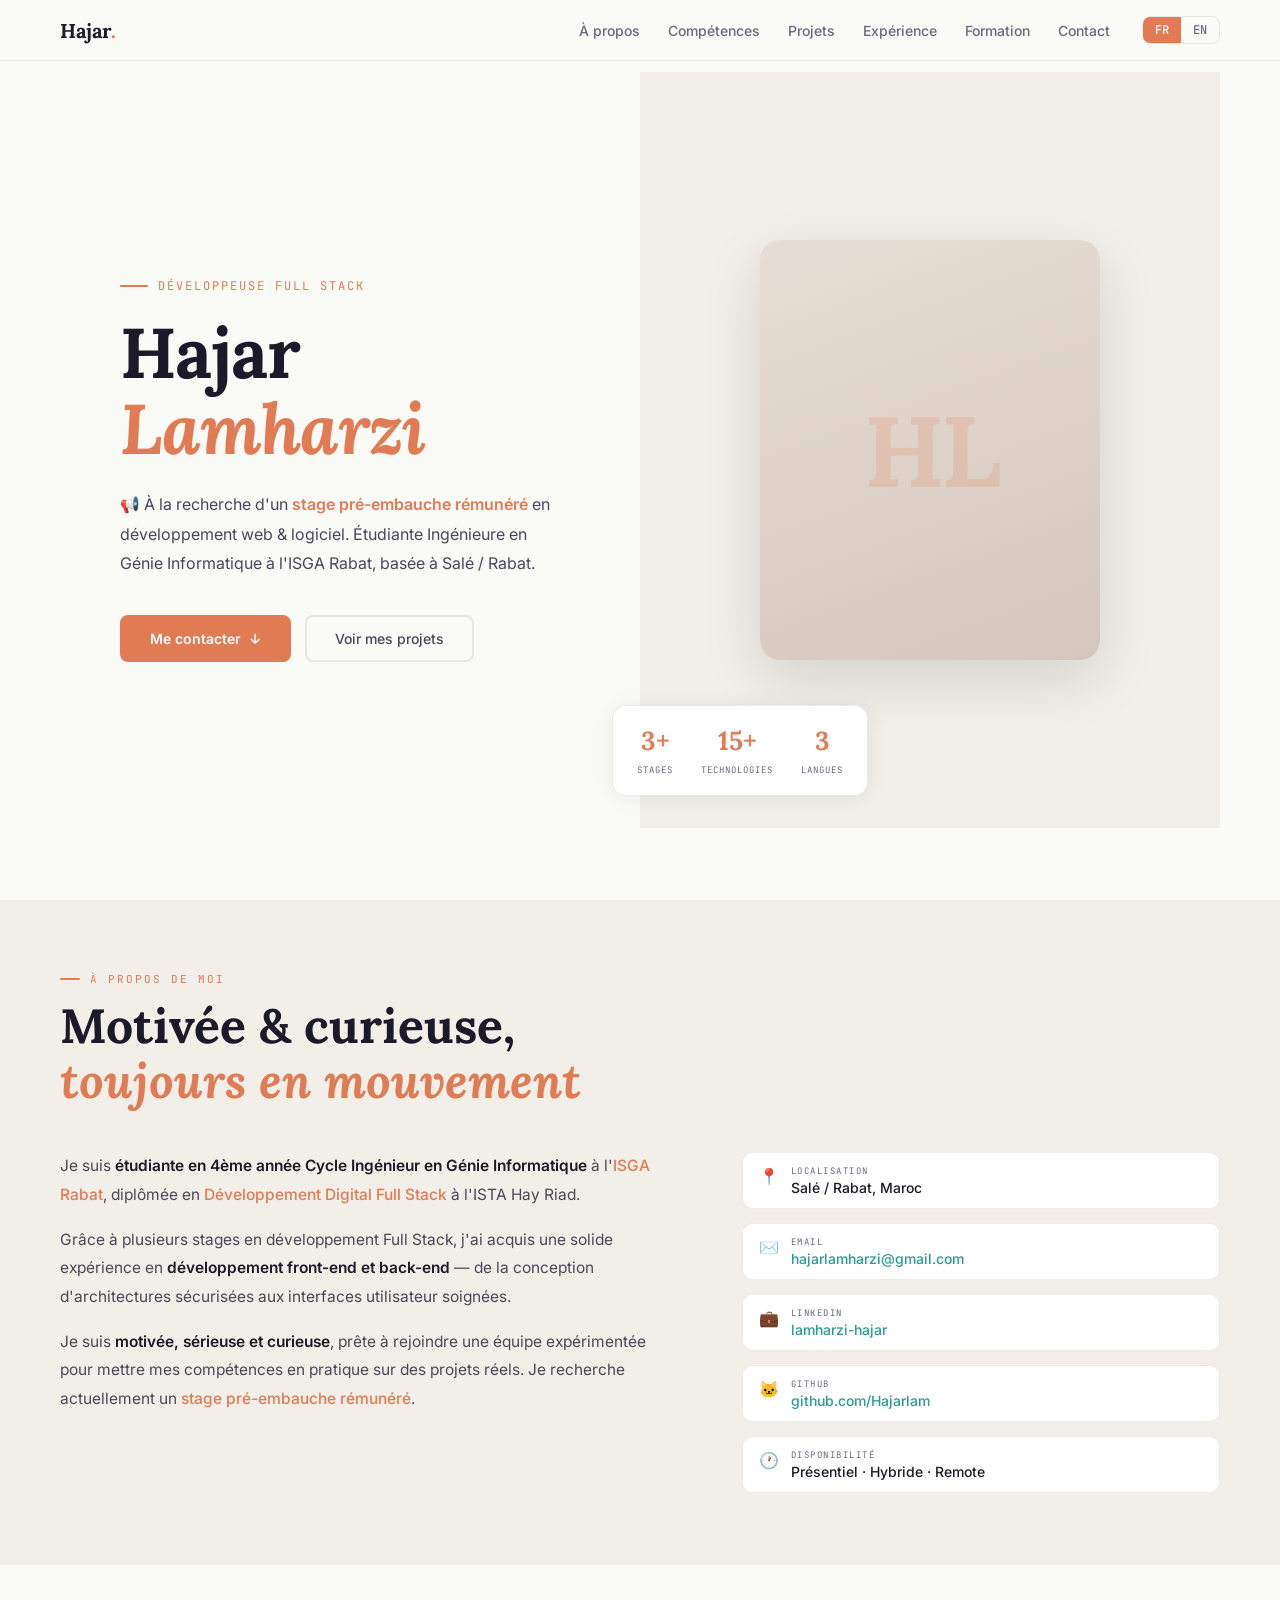
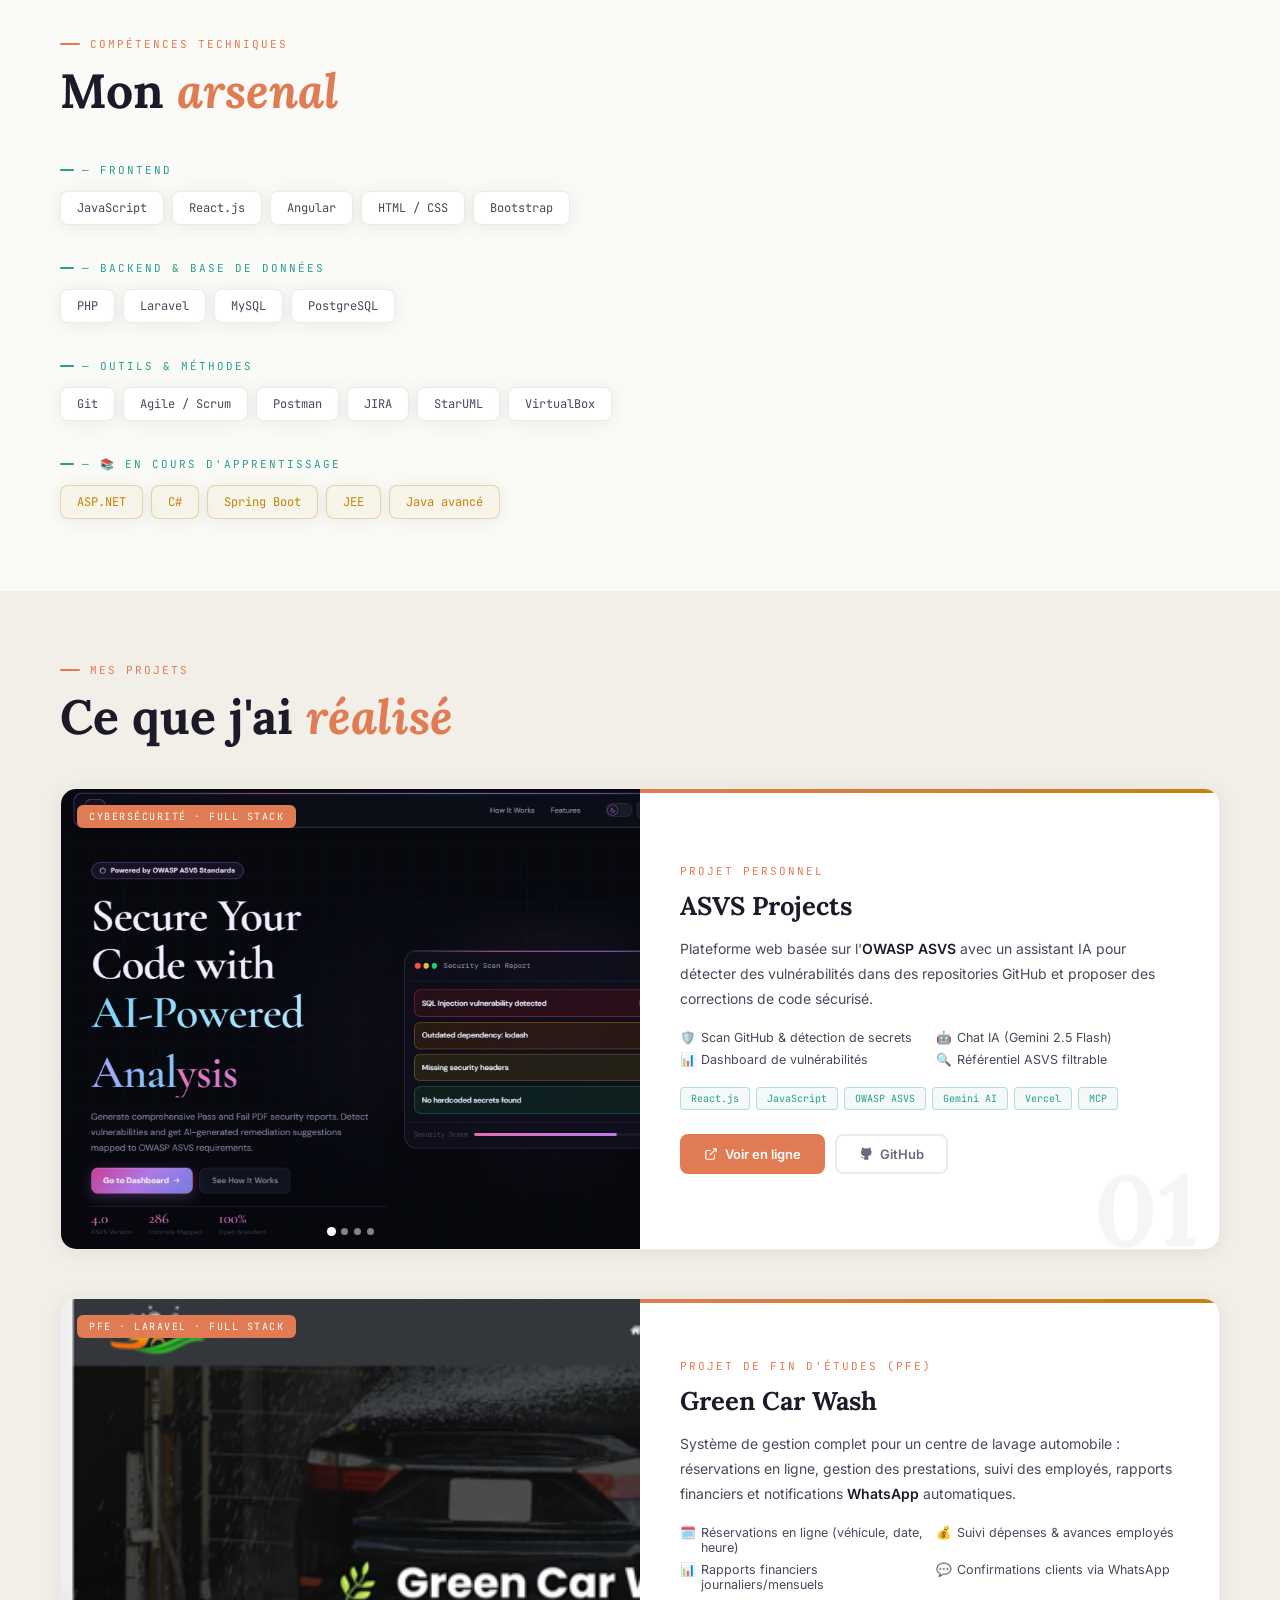
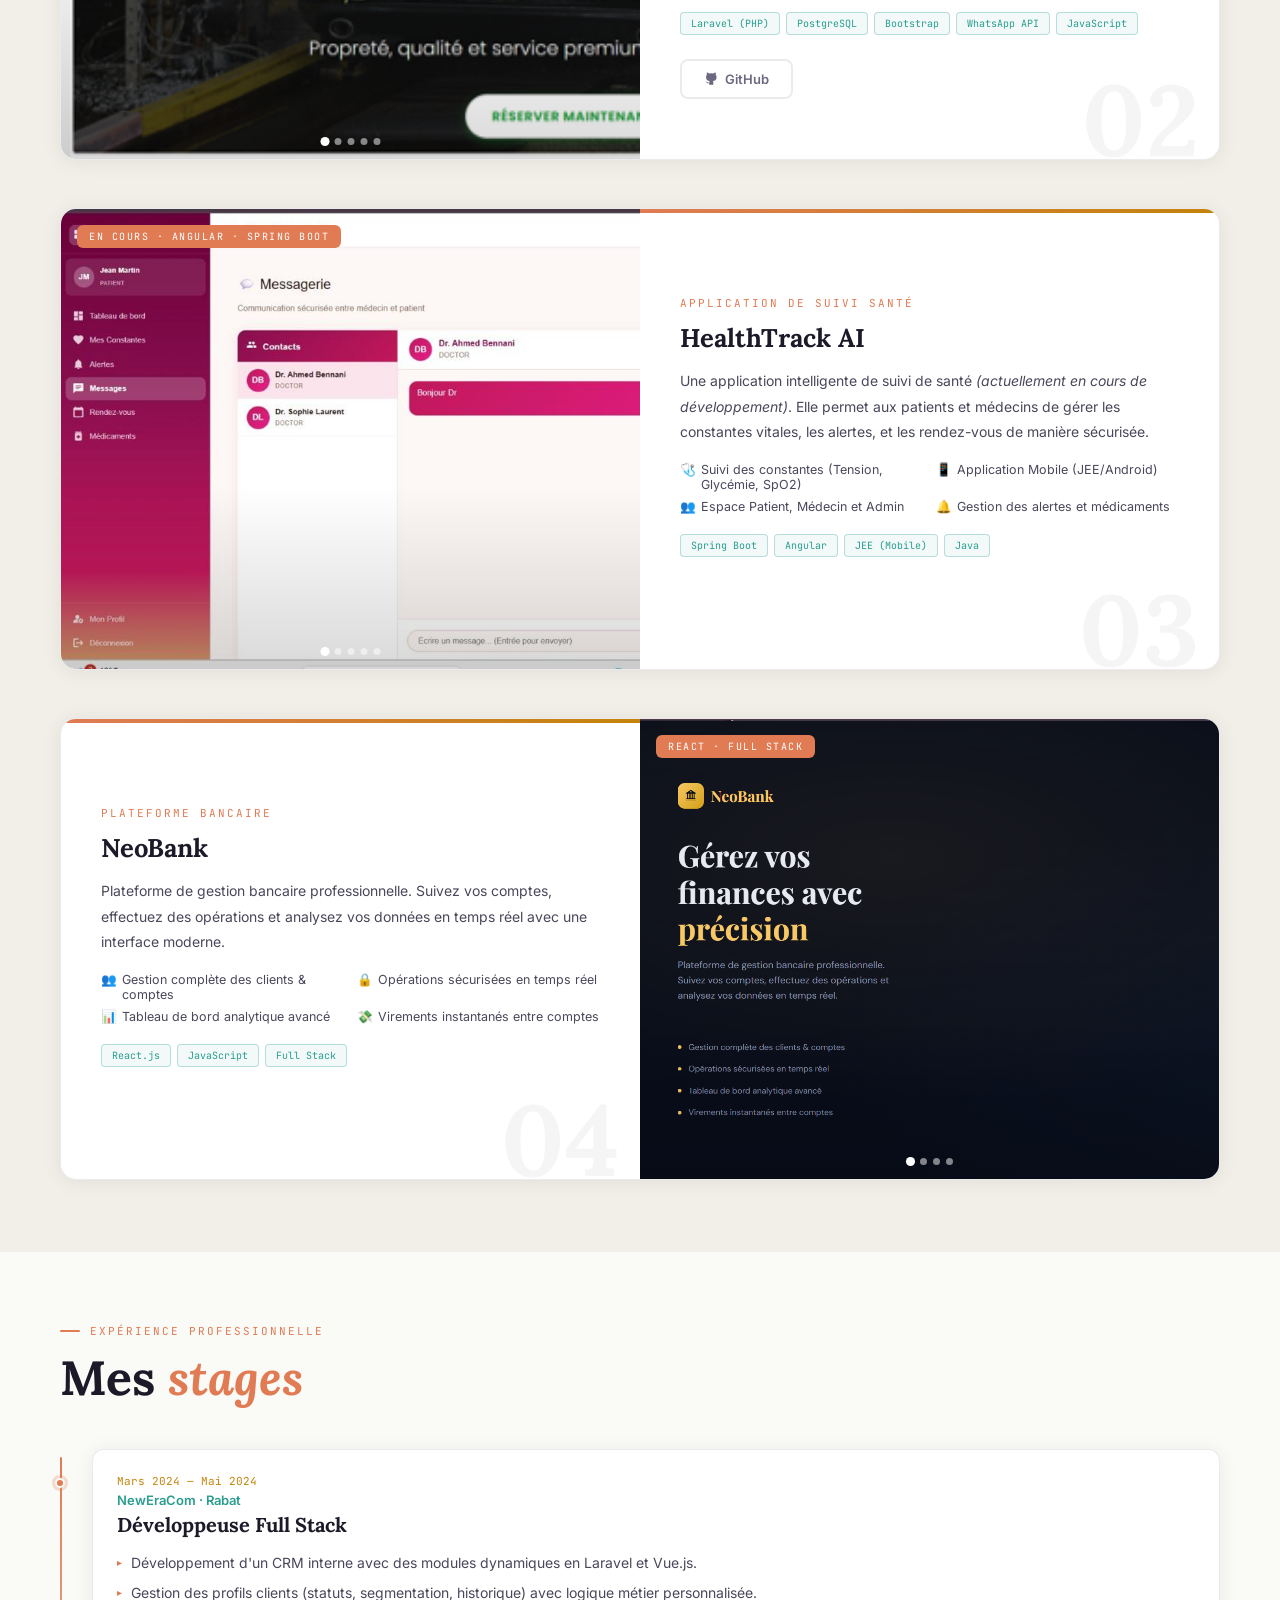
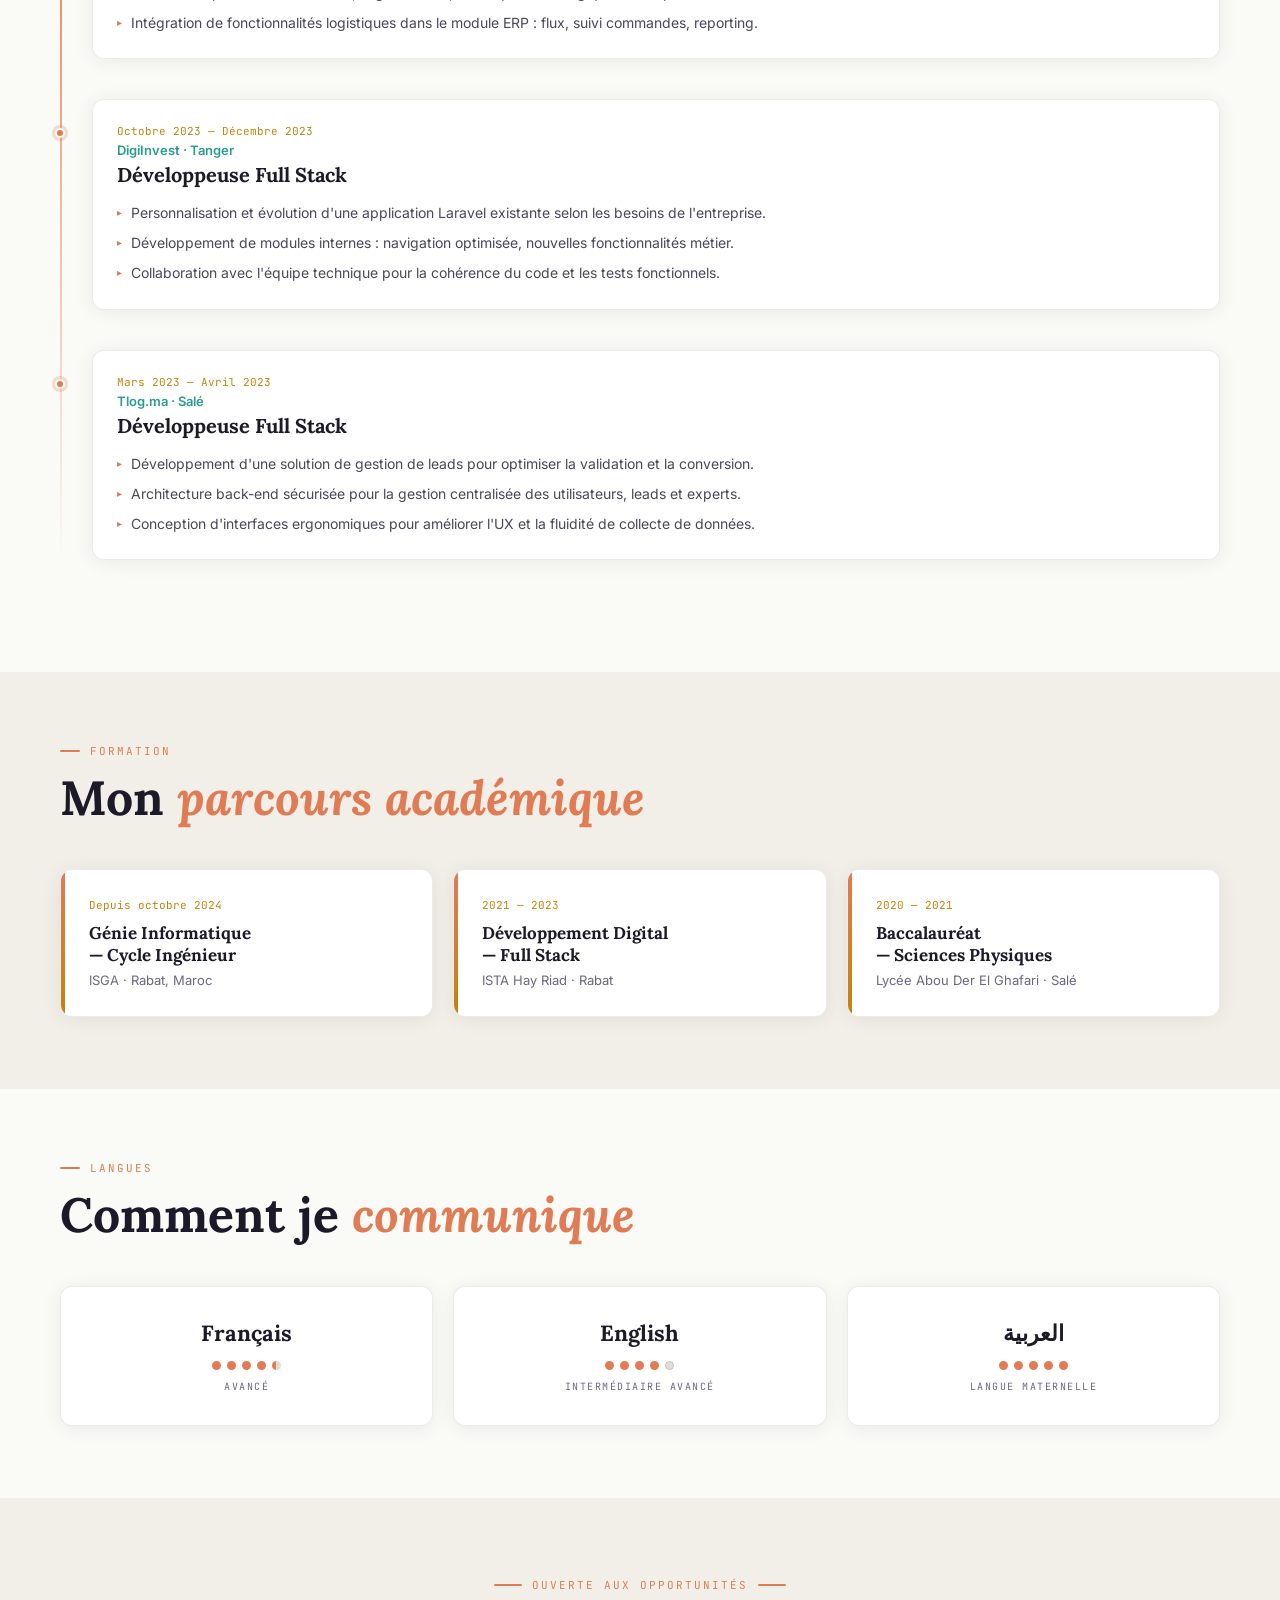
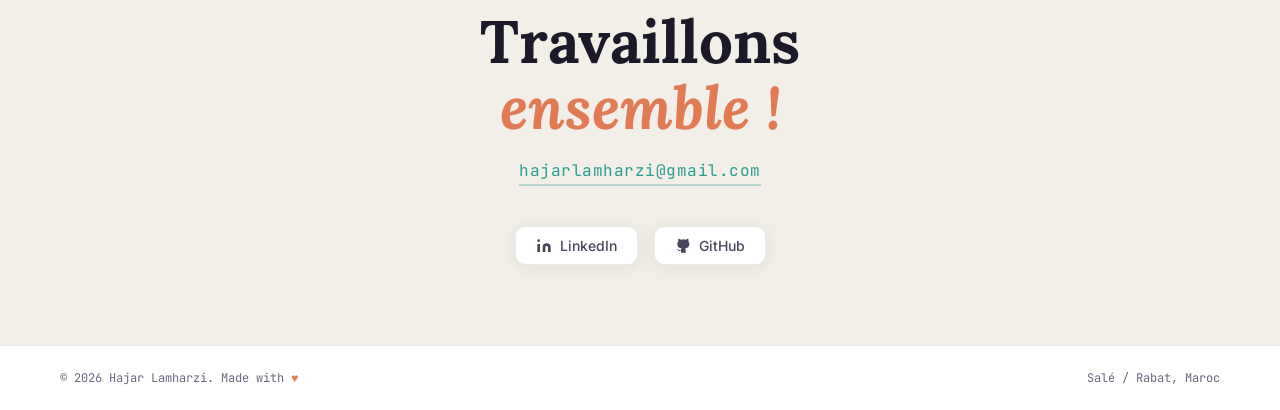
==== hajar-portfolio.html @ cd156151 "first commit" ====
<!DOCTYPE html>
<html lang="fr" data-lang="fr">

<head>
  <meta charset="UTF-8">
  <meta name="viewport" content="width=device-width, initial-scale=1.0">
  <title>Hajar Lamharzi — Développeuse Full Stack</title>
  <meta name="description"
    content="Portfolio de Hajar Lamharzi, étudiante ingénieure en génie informatique à l'ISGA Rabat, à la recherche d'un stage pré-embauche en développement Full Stack.">
  <link
    href="https://fonts.googleapis.com/css2?family=Lora:ital,wght@0,400;0,600;0,700;1,400;1,600&family=Inter:wght@300;400;500;600&family=JetBrains+Mono:wght@300;400;500&display=swap"
    rel="stylesheet">
  <style>
    *,
    *::before,
    *::after {
      box-sizing: border-box;
      margin: 0;
      padding: 0;
    }

    :root {
      --accent: #E07B54;
      --accent-dark: #C0603A;
      --teal: #2A9D8F;
      --bg: #FAFAF7;
      --bg-alt: #F2EFE9;
      --card: #FFFFFF;
      --text: #1C1A28;
      --text-mid: #4A475A;
      --text-light: #6B6880;
      --gold: #C4830A;
      --border: rgba(0, 0, 0, 0.08);
      --shadow: 0 2px 20px rgba(0, 0, 0, 0.07);
    }

    html {
      scroll-behavior: smooth;
    }

    body {
      background: var(--bg);
      color: var(--text);
      font-family: 'Inter', sans-serif;
      font-weight: 400;
      overflow-x: hidden;
    }

    /* ── Scrollbar ── */
    ::-webkit-scrollbar {
      width: 5px;
    }

    ::-webkit-scrollbar-track {
      background: var(--bg-alt);
    }

    ::-webkit-scrollbar-thumb {
      background: var(--accent);
      border-radius: 4px;
    }

    /* ── Nav ── */
    nav {
      position: fixed;
      top: 0;
      left: 0;
      right: 0;
      z-index: 100;
      padding: 16px 60px;
      display: flex;
      justify-content: space-between;
      align-items: center;
      background: rgba(250, 250, 247, 0.92);
      backdrop-filter: blur(12px);
      border-bottom: 1px solid var(--border);
    }

    .nav-logo {
      font-family: 'Lora', serif;
      font-size: 20px;
      font-weight: 700;
      color: var(--text);
    }

    .nav-logo span {
      color: var(--accent);
    }

    .nav-right {
      display: flex;
      align-items: center;
      gap: 32px;
    }

    .nav-links {
      display: flex;
      gap: 28px;
      list-style: none;
    }

    .nav-links a {
      font-size: 14px;
      color: var(--text-light);
      text-decoration: none;
      font-weight: 500;
      transition: color 0.2s;
      position: relative;
    }

    .nav-links a::after {
      content: '';
      position: absolute;
      bottom: -3px;
      left: 0;
      width: 0;
      height: 2px;
      background: var(--accent);
      transition: width 0.3s;
      border-radius: 2px;
    }

    .nav-links a:hover {
      color: var(--text);
    }

    .nav-links a:hover::after {
      width: 100%;
    }

    /* Lang toggle */
    .lang-toggle {
      display: flex;
      border: 1.5px solid var(--border);
      border-radius: 8px;
      overflow: hidden;
      font-size: 12px;
      font-family: 'JetBrains Mono', monospace;
    }

    .lang-toggle button {
      padding: 5px 12px;
      border: none;
      background: transparent;
      color: var(--text-light);
      cursor: pointer;
      font-family: inherit;
      font-size: inherit;
      font-weight: 500;
      transition: all 0.2s;
    }

    .lang-toggle button.active {
      background: var(--accent);
      color: #fff;
    }

    .lang-toggle button:hover:not(.active) {
      background: var(--bg-alt);
    }

    /* ── Hero ── */
    .hero {
      min-height: 100vh;
      display: grid;
      grid-template-columns: 1fr 1fr;
      position: relative;
      background: var(--bg);
    }

    .hero-left {
      display: flex;
      flex-direction: column;
      justify-content: center;
      padding: 100px 60px 60px;
    }

    .hero-tag {
      font-family: 'JetBrains Mono', monospace;
      font-size: 12px;
      color: var(--accent);
      letter-spacing: 2px;
      text-transform: uppercase;
      margin-bottom: 20px;
      display: flex;
      align-items: center;
      gap: 10px;
      opacity: 0;
      animation: fadeUp 0.7s 0.1s forwards;
    }

    .hero-tag::before {
      content: '';
      width: 28px;
      height: 2px;
      background: var(--accent);
      border-radius: 2px;
    }

    .hero-name {
      font-family: 'Lora', serif;
      font-size: clamp(40px, 5.5vw, 76px);
      font-weight: 700;
      line-height: 1.08;
      letter-spacing: -1px;
      opacity: 0;
      animation: fadeUp 0.8s 0.2s forwards;
    }

    .hero-name .first {
      color: var(--text);
      display: block;
    }

    .hero-name .last {
      color: var(--accent);
      display: block;
      font-style: italic;
    }

    .hero-desc {
      margin-top: 24px;
      font-size: 16px;
      line-height: 1.85;
      color: var(--text-mid);
      max-width: 440px;
      opacity: 0;
      animation: fadeUp 0.8s 0.3s forwards;
    }

    .hero-desc strong {
      color: var(--accent);
      font-weight: 600;
    }

    .hero-cta {
      margin-top: 36px;
      display: flex;
      gap: 14px;
      flex-wrap: wrap;
      opacity: 0;
      animation: fadeUp 0.8s 0.4s forwards;
    }

    .btn-primary {
      padding: 13px 28px;
      background: var(--accent);
      color: #fff;
      font-size: 14px;
      font-weight: 600;
      text-decoration: none;
      border: 2px solid var(--accent);
      border-radius: 8px;
      transition: all 0.25s;
      display: flex;
      align-items: center;
      gap: 8px;
    }

    .btn-primary:hover {
      background: var(--accent-dark);
      border-color: var(--accent-dark);
    }

    .btn-outline {
      padding: 13px 28px;
      background: transparent;
      color: var(--text-mid);
      font-size: 14px;
      font-weight: 500;
      text-decoration: none;
      border: 2px solid var(--border);
      border-radius: 8px;
      transition: all 0.25s;
    }

    .btn-outline:hover {
      border-color: var(--teal);
      color: var(--teal);
    }

    /* Scroll indicator in button */
    .scroll-arrow {
      display: inline-flex;
      flex-direction: column;
      gap: 2px;
      animation: bounceArrow 1.5s infinite;
    }

    @keyframes bounceArrow {

      0%,
      100% {
        transform: translateY(0);
      }

      50% {
        transform: translateY(4px);
      }
    }

    /* Hero right */
    .hero-right {
      position: relative;
      display: flex;
      align-items: center;
      justify-content: center;
      background: var(--bg-alt);
    }

    .hero-photo-frame {
      width: 340px;
      height: 420px;
      position: relative;
      opacity: 0;
      animation: fadeIn 1s 0.5s forwards;
      border-radius: 20px;
      overflow: hidden;
      box-shadow: 0 20px 60px rgba(0, 0, 0, 0.12);
    }

    .hero-photo-inner {
      width: 100%;
      height: 100%;
      background: linear-gradient(160deg, #E8DDD4 0%, #D4C8BC 100%);
      display: flex;
      align-items: center;
      justify-content: center;
      overflow: hidden;
    }

    .hero-photo-inner img {
      width: 100%;
      height: 100%;
      object-fit: cover;
      object-position: top center;
    }

    .hero-photo-initials {
      font-family: 'Lora', serif;
      font-size: 100px;
      font-weight: 700;
      color: rgba(224, 123, 84, 0.2);
      letter-spacing: -4px;
      user-select: none;
    }

    .hero-stats {
      position: absolute;
      bottom: 32px;
      left: -28px;
      background: var(--card);
      border: 1px solid var(--border);
      border-radius: 14px;
      padding: 18px 24px;
      display: flex;
      gap: 28px;
      opacity: 0;
      animation: fadeUp 0.8s 0.9s forwards;
      box-shadow: var(--shadow);
    }

    .stat-item {
      text-align: center;
    }

    .stat-num {
      font-family: 'Lora', serif;
      font-size: 26px;
      font-weight: 700;
      color: var(--accent);
      display: block;
    }

    .stat-label {
      font-family: 'JetBrains Mono', monospace;
      font-size: 9px;
      color: var(--text-light);
      letter-spacing: 1px;
      text-transform: uppercase;
    }

    /* ── Sections shared ── */
    section {
      padding: 72px 60px;
    }

    .section-label {
      font-family: 'JetBrains Mono', monospace;
      font-size: 11px;
      color: var(--accent);
      letter-spacing: 2px;
      text-transform: uppercase;
      display: flex;
      align-items: center;
      gap: 10px;
      margin-bottom: 12px;
    }

    .section-label::before {
      content: '';
      width: 20px;
      height: 2px;
      background: var(--accent);
      border-radius: 2px;
    }

    .section-title {
      font-family: 'Lora', serif;
      font-size: clamp(28px, 4vw, 48px);
      font-weight: 700;
      line-height: 1.15;
      margin-bottom: 44px;
      color: var(--text);
    }

    .section-title em {
      font-style: italic;
      color: var(--accent);
    }

    /* ── About ── */
    #about {
      background: var(--bg-alt);
    }

    .about-grid {
      display: grid;
      grid-template-columns: 1.3fr 1fr;
      gap: 60px;
      align-items: start;
    }

    .about-text p {
      font-size: 15.5px;
      line-height: 1.85;
      color: var(--text-mid);
      margin-bottom: 16px;
    }

    .about-text p strong {
      color: var(--text);
      font-weight: 600;
    }

    .about-text p em {
      color: var(--accent);
      font-style: normal;
      font-weight: 500;
    }

    .about-details {
      display: flex;
      flex-direction: column;
      gap: 14px;
    }

    .detail-item {
      display: flex;
      align-items: flex-start;
      gap: 12px;
      padding: 12px 16px;
      background: var(--card);
      border-radius: 10px;
      border: 1px solid var(--border);
    }

    .detail-icon {
      font-size: 16px;
      flex-shrink: 0;
      margin-top: 1px;
    }

    .detail-content {
      display: flex;
      flex-direction: column;
      gap: 2px;
    }

    .detail-label {
      font-family: 'JetBrains Mono', monospace;
      font-size: 9px;
      color: var(--text-light);
      letter-spacing: 1.5px;
      text-transform: uppercase;
    }

    .detail-value {
      font-size: 14px;
      color: var(--text);
      font-weight: 500;
    }

    .detail-value a {
      color: var(--teal);
      text-decoration: none;
    }

    .detail-value a:hover {
      text-decoration: underline;
    }

    /* ── Skills ── */
    #skills {
      background: var(--bg);
    }

    .skills-categories {
      display: flex;
      flex-direction: column;
      gap: 36px;
    }

    .skill-cat-title {
      font-family: 'JetBrains Mono', monospace;
      font-size: 11px;
      color: var(--teal);
      letter-spacing: 2px;
      text-transform: uppercase;
      margin-bottom: 14px;
      display: flex;
      align-items: center;
      gap: 8px;
    }

    .skill-cat-title::before {
      content: '';
      width: 14px;
      height: 2px;
      background: var(--teal);
      border-radius: 2px;
    }

    .skills-grid {
      display: flex;
      flex-wrap: wrap;
      gap: 8px;
    }

    .skill-chip {
      padding: 8px 16px;
      border: 1.5px solid var(--border);
      background: var(--card);
      border-radius: 8px;
      font-family: 'JetBrains Mono', monospace;
      font-size: 12px;
      color: var(--text-mid);
      transition: all 0.2s;
      cursor: default;
      box-shadow: var(--shadow);
    }

    .skill-chip:hover {
      border-color: var(--accent);
      color: var(--accent);
      transform: translateY(-2px);
      box-shadow: 0 4px 12px rgba(224, 123, 84, 0.15);
    }

    .skill-learning {
      border-color: rgba(196, 131, 10, 0.3) !important;
      color: var(--gold) !important;
      background: rgba(196, 131, 10, 0.05) !important;
    }

    .skill-learning:hover {
      border-color: var(--gold) !important;
      background: rgba(196, 131, 10, 0.12) !important;
    }

    /* ── Projects ── */
    #projects {
      background: var(--bg-alt);
    }

    .projects-grid {
      display: flex;
      flex-direction: column;
      gap: 48px;
    }

    .project-card {
      display: grid;
      grid-template-columns: 1fr 1fr;
      background: var(--card);
      border: 1px solid var(--border);
      border-radius: 16px;
      overflow: hidden;
      box-shadow: var(--shadow);
      transition: transform 0.3s ease, box-shadow 0.3s ease;
    }

    .project-card:hover {
      transform: translateY(-6px);
      box-shadow: 0 20px 60px rgba(0, 0, 0, 0.12);
    }

    /* Slider */
    .project-img-wrap {
      position: relative;
      overflow: hidden;
      min-height: 460px;
      background: #E8E4DE;
    }

    .project-slider {
      position: relative;
      width: 100%;
      height: 100%;
    }

    .slide {
      position: absolute;
      inset: 0;
      opacity: 0;
      transition: opacity 0.7s ease;
      pointer-events: none;
    }

    .slide.active {
      opacity: 1;
      pointer-events: auto;
    }

    .slide img {
      width: 100%;
      height: 100%;
      object-fit: cover;
      object-position: top left;
      display: block;
      transition: transform 0.6s ease;
    }

    .project-card:hover .slide.active img {
      transform: scale(1.04);
    }

    .project-img-overlay {
      position: absolute;
      inset: 0;
      background: linear-gradient(to bottom, transparent 60%, rgba(0, 0, 0, 0.15));
      pointer-events: none;
    }

    .project-badge {
      position: absolute;
      top: 16px;
      left: 16px;
      font-family: 'JetBrains Mono', monospace;
      font-size: 10px;
      letter-spacing: 1.5px;
      text-transform: uppercase;
      padding: 5px 12px;
      background: var(--accent);
      color: #fff;
      border-radius: 6px;
    }

    .slider-dots {
      position: absolute;
      bottom: 14px;
      left: 50%;
      transform: translateX(-50%);
      display: flex;
      gap: 6px;
      z-index: 5;
    }

    .slider-dot {
      width: 7px;
      height: 7px;
      border-radius: 50%;
      background: rgba(255, 255, 255, 0.5);
      border: none;
      cursor: pointer;
      transition: all 0.3s;
      padding: 0;
    }

    .slider-dot.active {
      background: #fff;
      transform: scale(1.3);
    }

    /* Project info */
    .project-info {
      display: flex;
      flex-direction: column;
      justify-content: center;
      padding: 40px;
      position: relative;
    }

    .project-info::before {
      content: '';
      position: absolute;
      top: 0;
      left: 0;
      width: 100%;
      height: 4px;
      background: linear-gradient(to right, var(--accent), var(--gold));
    }

    .project-num-bg {
      position: absolute;
      bottom: -10px;
      right: 20px;
      font-family: 'Lora', serif;
      font-size: 100px;
      font-weight: 700;
      color: rgba(0, 0, 0, 0.04);
      line-height: 1;
      user-select: none;
      pointer-events: none;
    }

    .project-category {
      font-family: 'JetBrains Mono', monospace;
      font-size: 11px;
      color: var(--accent);
      letter-spacing: 2px;
      text-transform: uppercase;
      margin-bottom: 12px;
    }

    .project-title {
      font-family: 'Lora', serif;
      font-size: clamp(20px, 2vw, 28px);
      font-weight: 700;
      color: var(--text);
      margin-bottom: 14px;
      line-height: 1.25;
    }

    .project-desc {
      font-size: 14px;
      line-height: 1.8;
      color: var(--text-mid);
      margin-bottom: 18px;
    }

    .project-desc strong {
      color: var(--text);
      font-weight: 600;
    }

    .project-features {
      list-style: none;
      display: grid;
      grid-template-columns: 1fr 1fr;
      gap: 7px 12px;
      margin-bottom: 20px;
    }

    .project-features li {
      font-size: 12.5px;
      color: var(--text-mid);
      display: flex;
      align-items: flex-start;
      gap: 5px;
    }

    .project-features li span.feat-icon {
      flex-shrink: 0;
    }

    .project-tech {
      display: flex;
      flex-wrap: wrap;
      gap: 6px;
      margin-bottom: 24px;
    }

    .tech-tag {
      font-family: 'JetBrains Mono', monospace;
      font-size: 10px;
      padding: 4px 10px;
      border: 1px solid rgba(42, 157, 143, 0.3);
      color: var(--teal);
      background: rgba(42, 157, 143, 0.06);
      border-radius: 4px;
      transition: all 0.2s;
    }

    .tech-tag:hover {
      background: rgba(42, 157, 143, 0.15);
    }

    .project-actions {
      display: flex;
      gap: 10px;
      align-items: center;
      flex-wrap: wrap;
    }

    .project-link-btn {
      display: inline-flex;
      align-items: center;
      gap: 7px;
      padding: 10px 22px;
      font-family: 'Inter', sans-serif;
      font-size: 13px;
      font-weight: 600;
      text-decoration: none;
      border-radius: 8px;
      transition: all 0.25s;
    }

    .project-link-btn.live {
      background: var(--accent);
      color: #fff;
      border: 2px solid var(--accent);
    }

    .project-link-btn.live:hover {
      background: var(--accent-dark);
      border-color: var(--accent-dark);
    }

    .project-link-btn.gh {
      background: transparent;
      color: var(--text-light);
      border: 2px solid var(--border);
    }

    .project-link-btn.gh:hover {
      border-color: var(--teal);
      color: var(--teal);
    }

    /* ── Experience ── */
    #experience {
      background: var(--bg);
    }

    .timeline {
      position: relative;
      padding-left: 32px;
    }

    .timeline::before {
      content: '';
      position: absolute;
      left: 0;
      top: 8px;
      bottom: 0;
      width: 2px;
      background: linear-gradient(to bottom, var(--accent), transparent);
      border-radius: 2px;
    }

    .timeline-item {
      position: relative;
      margin-bottom: 40px;
      padding: 24px;
      background: var(--card);
      border: 1px solid var(--border);
      border-radius: 12px;
      box-shadow: var(--shadow);
      opacity: 0;
      transform: translateX(-16px);
      transition: all 0.5s ease;
    }

    .timeline-item.visible {
      opacity: 1;
      transform: translateX(0);
    }

    .timeline-dot {
      position: absolute;
      left: -38px;
      top: 28px;
      width: 10px;
      height: 10px;
      background: var(--accent);
      border-radius: 50%;
      border: 2px solid var(--bg);
      box-shadow: 0 0 0 3px rgba(224, 123, 84, 0.25);
    }

    .timeline-period {
      font-family: 'JetBrains Mono', monospace;
      font-size: 11px;
      color: var(--gold);
      margin-bottom: 4px;
    }

    .timeline-company {
      font-size: 13px;
      color: var(--teal);
      font-weight: 600;
      margin-bottom: 4px;
    }

    .timeline-role {
      font-family: 'Lora', serif;
      font-size: 20px;
      font-weight: 700;
      color: var(--text);
      margin-bottom: 14px;
    }

    .timeline-desc {
      display: flex;
      flex-direction: column;
      gap: 7px;
    }

    .timeline-desc li {
      font-size: 14px;
      line-height: 1.65;
      color: var(--text-mid);
      padding-left: 14px;
      position: relative;
      list-style: none;
    }

    .timeline-desc li::before {
      content: '▸';
      position: absolute;
      left: 0;
      color: var(--accent);
      font-size: 10px;
      top: 3px;
    }

    /* ── Education ── */
    #education {
      background: var(--bg-alt);
    }

    .edu-grid {
      display: grid;
      grid-template-columns: repeat(auto-fit, minmax(260px, 1fr));
      gap: 20px;
    }

    .edu-card {
      padding: 28px;
      border: 1px solid var(--border);
      background: var(--card);
      border-radius: 12px;
      position: relative;
      overflow: hidden;
      transition: border-color 0.25s, transform 0.25s;
      box-shadow: var(--shadow);
    }

    .edu-card::before {
      content: '';
      position: absolute;
      top: 0;
      left: 0;
      width: 4px;
      height: 100%;
      background: linear-gradient(to bottom, var(--accent), var(--gold));
      border-radius: 4px 0 0 4px;
    }

    .edu-card:hover {
      border-color: rgba(224, 123, 84, 0.35);
      transform: translateY(-3px);
    }

    .edu-year {
      font-family: 'JetBrains Mono', monospace;
      font-size: 11px;
      color: var(--gold);
      margin-bottom: 10px;
    }

    .edu-degree {
      font-family: 'Lora', serif;
      font-size: 17px;
      font-weight: 700;
      color: var(--text);
      margin-bottom: 6px;
    }

    .edu-school {
      font-size: 13px;
      color: var(--text-light);
    }

    /* ── Languages ── */
    #languages {
      background: var(--bg);
    }

    .lang-grid {
      display: grid;
      grid-template-columns: repeat(3, 1fr);
      gap: 20px;
    }

    .lang-card {
      text-align: center;
      padding: 32px 24px;
      border: 1px solid var(--border);
      background: var(--card);
      border-radius: 12px;
      transition: transform 0.25s, box-shadow 0.25s;
      box-shadow: var(--shadow);
    }

    .lang-card:hover {
      transform: translateY(-3px);
      box-shadow: 0 8px 24px rgba(0, 0, 0, 0.1);
    }

    .lang-name {
      font-family: 'Lora', serif;
      font-size: 22px;
      font-weight: 700;
      color: var(--text);
      margin-bottom: 14px;
    }

    .lang-dots {
      display: flex;
      justify-content: center;
      gap: 6px;
    }

    .lang-dot {
      width: 9px;
      height: 9px;
      border-radius: 50%;
    }

    .lang-dot.filled {
      background: var(--accent);
    }

    .lang-dot.half {
      background: linear-gradient(to right, var(--accent) 50%, #E0DDD8 50%);
    }

    .lang-dot.empty {
      background: #E0DDD8;
      border: 1px solid #C8C4BC;
    }

    .lang-level {
      margin-top: 10px;
      font-family: 'JetBrains Mono', monospace;
      font-size: 10px;
      color: var(--text-light);
      letter-spacing: 1.5px;
      text-transform: uppercase;
    }

    /* ── Contact ── */
    #contact {
      text-align: center;
      padding: 80px 60px;
      background: var(--bg-alt);
    }

    .contact-sub {
      font-family: 'JetBrains Mono', monospace;
      font-size: 11px;
      color: var(--accent);
      letter-spacing: 2px;
      text-transform: uppercase;
      margin-bottom: 16px;
      display: flex;
      align-items: center;
      justify-content: center;
      gap: 10px;
    }

    .contact-sub::before,
    .contact-sub::after {
      content: '';
      width: 28px;
      height: 2px;
      background: var(--accent);
      border-radius: 2px;
    }

    .contact-title {
      font-family: 'Lora', serif;
      font-size: clamp(30px, 5vw, 60px);
      font-weight: 700;
      line-height: 1.1;
      margin-bottom: 20px;
      color: var(--text);
    }

    .contact-title em {
      font-style: italic;
      color: var(--accent);
    }

    .contact-email {
      display: inline-block;
      font-family: 'JetBrains Mono', monospace;
      font-size: 16px;
      color: var(--teal);
      text-decoration: none;
      letter-spacing: 0.5px;
      margin-bottom: 40px;
      border-bottom: 2px solid rgba(42, 157, 143, 0.3);
      padding-bottom: 3px;
      transition: border-color 0.25s;
    }

    .contact-email:hover {
      border-color: var(--teal);
    }

    .contact-links {
      display: flex;
      justify-content: center;
      gap: 16px;
      flex-wrap: wrap;
    }

    .contact-link {
      font-size: 14px;
      font-weight: 500;
      color: var(--text-mid);
      text-decoration: none;
      display: flex;
      align-items: center;
      gap: 8px;
      padding: 10px 20px;
      border: 1.5px solid var(--border);
      border-radius: 10px;
      background: var(--card);
      transition: all 0.25s;
      box-shadow: var(--shadow);
    }

    .contact-link:hover {
      color: var(--accent);
      border-color: var(--accent);
    }

    .contact-link svg {
      width: 16px;
      height: 16px;
    }

    /* ── Footer ── */
    footer {
      padding: 24px 60px;
      border-top: 1px solid var(--border);
      display: flex;
      justify-content: space-between;
      align-items: center;
      background: var(--card);
    }

    footer p {
      font-family: 'JetBrains Mono', monospace;
      font-size: 12px;
      color: var(--text-light);
    }

    footer p span {
      color: var(--accent);
    }

    /* ── Animations ── */
    @keyframes fadeUp {
      from {
        opacity: 0;
        transform: translateY(24px);
      }

      to {
        opacity: 1;
        transform: translateY(0);
      }
    }

    @keyframes fadeIn {
      from {
        opacity: 0;
      }

      to {
        opacity: 1;
      }
    }

    /* ── Responsive ── */
    @media (max-width: 1000px) {
      .project-card {
        grid-template-columns: 1fr;
      }

      .project-img-wrap {
        min-height: 260px;
      }

      .project-info {
        padding: 28px;
      }

      .project-features {
        grid-template-columns: 1fr;
      }
    }

    @media (max-width: 900px) {
      nav {
        padding: 14px 20px;
      }

      .nav-links {
        display: none;
      }

      section {
        padding: 56px 24px;
      }

      .hero {
        grid-template-columns: 1fr;
      }

      .hero-right {
        display: none;
      }

      .hero-left {
        padding: 100px 24px 56px;
      }

      .about-grid {
        grid-template-columns: 1fr;
      }

      .lang-grid {
        grid-template-columns: 1fr;
      }

      footer {
        flex-direction: column;
        gap: 8px;
        text-align: center;
      }
    }
  </style>
</head>

<body>

  <!-- Nav -->
  <nav>
    <div class="nav-logo">Hajar<span>.</span></div>
    <div class="nav-right">
      <ul class="nav-links">
        <li><a href="#about" data-fr="À propos" data-en="About">À propos</a></li>
        <li><a href="#skills" data-fr="Compétences" data-en="Skills">Compétences</a></li>
        <li><a href="#projects" data-fr="Projets" data-en="Projects">Projets</a></li>
        <li><a href="#experience" data-fr="Expérience" data-en="Experience">Expérience</a></li>
        <li><a href="#education" data-fr="Formation" data-en="Education">Formation</a></li>
        <li><a href="#contact" data-fr="Contact" data-en="Contact">Contact</a></li>
      </ul>
      <div class="lang-toggle">
        <button id="btn-fr" class="active" onclick="setLang('fr')">FR</button>
        <button id="btn-en" onclick="setLang('en')">EN</button>
      </div>
    </div>
  </nav>

  <!-- Hero -->
  <section class="hero" id="home">
    <div class="hero-left">
      <div class="hero-tag" data-fr="Développeuse Full Stack" data-en="Full Stack Developer">Développeuse Full Stack
      </div>
      <h1 class="hero-name">
        <span class="first">Hajar</span>
        <span class="last">Lamharzi</span>
      </h1>
      <p class="hero-desc">
        <span
          data-fr="📢 À la recherche d'un <strong>stage pré-embauche rémunéré</strong> en développement web & logiciel. Étudiante Ingénieure en Génie Informatique à l'ISGA Rabat, basée à Salé / Rabat."
          data-en="📢 Looking for a <strong>paid pre-hire internship</strong> in web & software development. Computer Engineering student at ISGA Rabat, based in Salé / Rabat.">
          📢 À la recherche d'un <strong>stage pré-embauche rémunéré</strong> en développement web & logiciel. Étudiante
          Ingénieure en Génie Informatique à l'ISGA Rabat, basée à Salé / Rabat.
        </span>
      </p>
      <div class="hero-cta">
        <a href="#contact" class="btn-primary">
          <span data-fr="Me contacter" data-en="Contact me">Me contacter</span>
          <span class="scroll-arrow">↓</span>
        </a>
        <a href="#projects" class="btn-outline">
          <span data-fr="Voir mes projets" data-en="See my projects">Voir mes projets</span>
        </a>
      </div>
    </div>

    <div class="hero-right">
      <div class="hero-photo-frame">
        <div class="hero-photo-inner">
          <div class="hero-photo-initials">HL</div>
        </div>
      </div>
      <div class="hero-stats">
        <div class="stat-item">
          <span class="stat-num">3+</span>
          <span class="stat-label" data-fr="Stages" data-en="Internships">Stages</span>
        </div>
        <div class="stat-item">
          <span class="stat-num">15+</span>
          <span class="stat-label" data-fr="Technologies" data-en="Technologies">Technologies</span>
        </div>
        <div class="stat-item">
          <span class="stat-num">3</span>
          <span class="stat-label" data-fr="Langues" data-en="Languages">Langues</span>
        </div>
      </div>
    </div>
  </section>

  <!-- About -->
  <section id="about">
    <div class="section-label" data-fr="À propos de moi" data-en="About me">À propos de moi</div>
    <h2 class="section-title">
      <span data-fr="Motivée & curieuse," data-en="Motivated & curious,">Motivée & curieuse,</span><br>
      <em data-fr="toujours en mouvement" data-en="always moving forward">toujours en mouvement</em>
    </h2>
    <div class="about-grid">
      <div class="about-text">
        <p data-fr="Je suis <strong>étudiante en 4ème année Cycle Ingénieur en Génie Informatique</strong> à l'<em>ISGA Rabat</em>, diplômée en <em>Développement Digital Full Stack</em> à l'ISTA Hay Riad."
          data-en="I am a <strong>4th-year Computer Engineering student</strong> at <em>ISGA Rabat</em>, and a graduate in <em>Full Stack Digital Development</em> from ISTA Hay Riad.">
          Je suis <strong>étudiante en 4ème année Cycle Ingénieur en Génie Informatique</strong> à l'<em>ISGA
            Rabat</em>, diplômée en <em>Développement Digital Full Stack</em> à l'ISTA Hay Riad.
        </p>
        <p data-fr="Grâce à plusieurs stages en développement Full Stack, j'ai acquis une solide expérience en <strong>développement front-end et back-end</strong> — de la conception d'architectures sécurisées aux interfaces utilisateur soignées."
          data-en="Through several Full Stack internships, I have gained solid experience in <strong>front-end and back-end development</strong> — from secure backend architectures to polished user interfaces.">
          Grâce à plusieurs stages en développement Full Stack, j'ai acquis une solide expérience en
          <strong>développement front-end et back-end</strong> — de la conception d'architectures sécurisées aux
          interfaces utilisateur soignées.
        </p>
        <p data-fr="Je suis <strong>motivée, sérieuse et curieuse</strong>, prête à rejoindre une équipe expérimentée pour mettre mes compétences en pratique sur des projets réels. Je recherche actuellement un <em>stage pré-embauche rémunéré</em>."
          data-en="I am <strong>motivated, serious and curious</strong>, ready to join an experienced team and put my skills into practice on real projects. I am currently looking for a <em>paid pre-hire internship</em>.">
          Je suis <strong>motivée, sérieuse et curieuse</strong>, prête à rejoindre une équipe expérimentée pour mettre
          mes compétences en pratique sur des projets réels. Je recherche actuellement un <em>stage pré-embauche
            rémunéré</em>.
        </p>
      </div>
      <div class="about-details">
        <div class="detail-item">
          <span class="detail-icon">📍</span>
          <div class="detail-content">
            <div class="detail-label" data-fr="Localisation" data-en="Location">Localisation</div>
            <div class="detail-value">Salé / Rabat, Maroc</div>
          </div>
        </div>
        <div class="detail-item">
          <span class="detail-icon">✉️</span>
          <div class="detail-content">
            <div class="detail-label">Email</div>
            <div class="detail-value"><a href="mailto:hajarlamharzi@gmail.com">hajarlamharzi@gmail.com</a></div>
          </div>
        </div>
        <div class="detail-item">
          <span class="detail-icon">💼</span>
          <div class="detail-content">
            <div class="detail-label">LinkedIn</div>
            <div class="detail-value"><a href="https://linkedin.com/in/lamharzi-hajar-731147205/"
                target="_blank">lamharzi-hajar</a></div>
          </div>
        </div>
        <div class="detail-item">
          <span class="detail-icon">🐱</span>
          <div class="detail-content">
            <div class="detail-label">GitHub</div>
            <div class="detail-value"><a href="https://github.com/Hajarlam" target="_blank">github.com/Hajarlam</a>
            </div>
          </div>
        </div>
        <div class="detail-item">
          <span class="detail-icon">🕐</span>
          <div class="detail-content">
            <div class="detail-label" data-fr="Disponibilité" data-en="Availability">Disponibilité</div>
            <div class="detail-value" data-fr="Présentiel · Hybride · Remote" data-en="On-site · Hybrid · Remote">
              Présentiel · Hybride · Remote</div>
          </div>
        </div>
      </div>
    </div>
  </section>

  <!-- Skills -->
  <section id="skills">
    <div class="section-label" data-fr="Compétences techniques" data-en="Technical skills">Compétences techniques</div>
    <h2 class="section-title">
      <span data-fr="Mon" data-en="My">Mon</span> <em data-fr="arsenal" data-en="toolkit">arsenal</em>
    </h2>
    <div class="skills-categories">
      <div>
        <div class="skill-cat-title" data-fr="— Frontend" data-en="— Frontend">— Frontend</div>
        <div class="skills-grid">
          <div class="skill-chip">JavaScript</div>
          <div class="skill-chip">React.js</div>
          <div class="skill-chip">Angular</div>
          <div class="skill-chip">HTML / CSS</div>
          <div class="skill-chip">Bootstrap</div>
        </div>
      </div>
      <div>
        <div class="skill-cat-title" data-fr="— Backend & Base de données" data-en="— Backend & Databases">— Backend &
          Base de données</div>
        <div class="skills-grid">
          <div class="skill-chip">PHP</div>
          <div class="skill-chip">Laravel</div>
          <div class="skill-chip">MySQL</div>
          <div class="skill-chip">PostgreSQL</div>


        </div>
      </div>
      <div>
        <div class="skill-cat-title" data-fr="— Outils & Méthodes" data-en="— Tools & Methods">— Outils & Méthodes</div>
        <div class="skills-grid">
          <div class="skill-chip">Git</div>
          <div class="skill-chip">Agile / Scrum</div>
          <div class="skill-chip">Postman</div>
          <div class="skill-chip">JIRA</div>
          <div class="skill-chip">StarUML</div>
          <div class="skill-chip">VirtualBox</div>
        </div>
      </div>
      <div>
        <div class="skill-cat-title" data-fr="— 📚 En cours d'apprentissage" data-en="— 📚 Currently learning">— 📚 En
          cours d'apprentissage</div>
        <div class="skills-grid">
          <div class="skill-chip skill-learning">ASP.NET</div>
          <div class="skill-chip skill-learning">C#</div>
          <div class="skill-chip skill-learning">Spring Boot</div>
          <div class="skill-chip skill-learning">JEE</div>
          <div class="skill-chip skill-learning">Java avancé</div>
        </div>
      </div>
    </div>
  </section>

  <!-- Projects -->
  <section id="projects">
    <div class="section-label" data-fr="Mes projets" data-en="My projects">Mes projets</div>
    <h2 class="section-title">
      <span data-fr="Ce que j'ai" data-en="What I've">Ce que j'ai</span> <em data-fr="réalisé"
        data-en="built">réalisé</em>
    </h2>
    <div class="projects-grid">

      <!-- Project 1: ASVS -->
      <div class="project-card">
        <!-- Slider -->
        <div class="project-img-wrap">
          <div class="project-slider" id="asvs-slider">
            <div class="slide active"><img src="asvs1.png" alt="ASVS — Page d'accueil" loading="lazy"></div>
            <div class="slide"><img src="asvs2.png" alt="ASVS — Connexion" loading="lazy"></div>
            <div class="slide"><img src="asvs3.png" alt="ASVS — Chat IA Sécurité" loading="lazy"></div>
            <div class="slide"><img src="asvs4.png" alt="ASVS — Référentiel" loading="lazy"></div>
          </div>
          <div class="project-img-overlay"></div>
          <div class="project-badge" data-fr="Cybersécurité · Full Stack" data-en="OWASP· Angular">
            Cybersécurité · Full Stack</div>
          <div class="slider-dots">
            <button class="slider-dot active" data-slide="0" aria-label="1"></button>
            <button class="slider-dot" data-slide="1" aria-label="2"></button>
            <button class="slider-dot" data-slide="2" aria-label="3"></button>
            <button class="slider-dot" data-slide="3" aria-label="4"></button>
          </div>
        </div>

        <!-- Info -->
        <div class="project-info">
          <div class="project-num-bg">01</div>
          <div class="project-category" data-fr="Projet personnel" data-en="Personal project">Projet personnel</div>
          <h3 class="project-title">ASVS Projects</h3>
          <p class="project-desc">
            <span
              data-fr="Plateforme web basée sur l'<strong>OWASP ASVS</strong> avec un assistant IA pour détecter des vulnérabilités dans des repositories GitHub et proposer des corrections de code sécurisé."
              data-en="Web platform based on <strong>OWASP ASVS</strong> with an AI assistant to detect vulnerabilities in GitHub repositories and suggest secure code fixes.">
              Plateforme web basée sur l'<strong>OWASP ASVS</strong> avec un assistant IA pour détecter des
              vulnérabilités dans des repositories GitHub et proposer des corrections de code sécurisé.
            </span>
          </p>
          <ul class="project-features">
            <li><span class="feat-icon">🛡️</span><span data-fr="Scan GitHub & détection de secrets"
                data-en="GitHub scan & secret detection">Scan GitHub & détection de secrets</span></li>
            <li><span class="feat-icon">🤖</span><span data-fr="Chat IA (Gemini 2.5 Flash)"
                data-en="AI Chat (Gemini 2.5 Flash)">Chat IA (Gemini 2.5 Flash)</span></li>
            <li><span class="feat-icon">📊</span><span data-fr="Dashboard de vulnérabilités"
                data-en="Vulnerability dashboard">Dashboard de vulnérabilités</span></li>
            <li><span class="feat-icon">🔍</span><span data-fr="Référentiel ASVS filtrable"
                data-en="Filterable ASVS reference">Référentiel ASVS filtrable</span></li>
          </ul>
          <div class="project-tech">
            <span class="tech-tag">React.js</span>
            <span class="tech-tag">JavaScript</span>
            <span class="tech-tag">OWASP ASVS</span>
            <span class="tech-tag">Gemini AI</span>
            <span class="tech-tag">Vercel</span>
            <span class="tech-tag">MCP</span>
          </div>
          <div class="project-actions">
            <a href="https://asvs-projets.vercel.app" target="_blank" class="project-link-btn live">
              <svg viewBox="0 0 24 24" fill="none" stroke="currentColor" stroke-width="2" width="14" height="14">
                <path d="M18 13v6a2 2 0 0 1-2 2H5a2 2 0 0 1-2-2V8a2 2 0 0 1 2-2h6" />
                <polyline points="15 3 21 3 21 9" />
                <line x1="10" y1="14" x2="21" y2="3" />
              </svg>
              <span data-fr="Voir en ligne" data-en="View live">Voir en ligne</span>
            </a>
            <a href="https://github.com/Hajarlam/ASVS_Projets" target="_blank" class="project-link-btn gh">
              <svg viewBox="0 0 24 24" fill="currentColor" width="14" height="14">
                <path
                  d="M9 19c-5 1.5-5-2.5-7-3m14 6v-3.87a3.37 3.37 0 0 0-.94-2.61c3.14-.35 6.44-1.54 6.44-7A5.44 5.44 0 0 0 20 4.77 5.07 5.07 0 0 0 19.91 1S18.73.65 16 2.48a13.38 13.38 0 0 0-7 0C6.27.65 5.09 1 5.09 1A5.07 5.07 0 0 0 5 4.77a5.44 5.44 0 0 0-1.5 3.78c0 5.42 3.3 6.61 6.44 7A3.37 3.37 0 0 0 9 18.13V22" />
              </svg>
              GitHub
            </a>
          </div>
        </div>
      </div>

      <!-- Project 2: Green Car Wash -->
      <div class="project-card">

        <!-- Slider -->
        <div class="project-img-wrap" style="order: 1">
          <div class="project-slider" id="carwash-slider">
            <div class="slide active"><img src="carwash1.png" alt="Green Car Wash — Accueil" loading="lazy"></div>
            <div class="slide"><img src="carwash2.png" alt="Green Car Wash — Réserver" loading="lazy"></div>
            <div class="slide"><img src="carwash3.png" alt="Green Car Wash — Dashboard" loading="lazy"></div>
            <div class="slide"><img src="carwash4.png" alt="Green Car Wash — Statistiques" loading="lazy"></div>
            <div class="slide"><img src="carwash5.png" alt="Green Car Wash — Prestations" loading="lazy"></div>
          </div>
          <div class="project-img-overlay"></div>
          <div class="project-badge" data-fr="PFE · Laravel · Full Stack"
            data-en="Final Project · Laravel · Full Stack">PFE · Laravel · Full Stack</div>
          <div class="slider-dots" id="carwash-dots">
            <button class="slider-dot active" data-slide="0" aria-label="1"></button>
            <button class="slider-dot" data-slide="1" aria-label="2"></button>
            <button class="slider-dot" data-slide="2" aria-label="3"></button>
            <button class="slider-dot" data-slide="3" aria-label="4"></button>
            <button class="slider-dot" data-slide="4" aria-label="5"></button>
          </div>
        </div>

        <!-- Info -->
        <div class="project-info" style="order: 2">
          <div class="project-num-bg">02</div>
          <div class="project-category" data-fr="Projet de fin d'études (PFE)" data-en="Final Year Project (PFE)">Projet
            de fin d'études (PFE)</div>
          <h3 class="project-title">Green Car Wash</h3>
          <p class="project-desc">
            <span
              data-fr="Système de gestion complet pour un centre de lavage automobile : réservations en ligne, gestion des prestations, suivi des employés, rapports financiers et notifications <strong>WhatsApp</strong> automatiques."
              data-en="Complete management system for a car wash center: online booking, service tracking, employee management, financial reports and automatic <strong>WhatsApp</strong> notifications.">
              Système de gestion complet pour un centre de lavage automobile : réservations en ligne, gestion des
              prestations, suivi des employés, rapports financiers et notifications <strong>WhatsApp</strong>
              automatiques.
            </span>
          </p>
          <ul class="project-features">
            <li><span class="feat-icon">🗓️</span><span data-fr="Réservations en ligne (véhicule, date, heure)"
                data-en="Online booking (vehicle, date, time)">Réservations en ligne (véhicule, date, heure)</span></li>
            <li><span class="feat-icon">💰</span><span data-fr="Suivi dépenses &amp; avances employés"
                data-en="Expenses &amp; employee advance tracking">Suivi dépenses &amp; avances employés</span></li>
            <li><span class="feat-icon">📊</span><span data-fr="Rapports financiers journaliers/mensuels"
                data-en="Daily/monthly financial reports">Rapports financiers journaliers/mensuels</span></li>
            <li><span class="feat-icon">💬</span><span data-fr="Confirmations clients via WhatsApp"
                data-en="Client confirmations via WhatsApp">Confirmations clients via WhatsApp</span></li>
          </ul>
          <div class="project-tech">
            <span class="tech-tag">Laravel (PHP)</span>
            <span class="tech-tag">PostgreSQL</span>
            <span class="tech-tag">Bootstrap</span>
            <span class="tech-tag">WhatsApp API</span>
            <span class="tech-tag">JavaScript</span>
          </div>
          <div class="project-actions">
            <!-- (If you have a live link later, you can add it here) -->
            <a href="https://github.com/Hajarlam/LavagePFA" target="_blank" class="project-link-btn gh">
              <svg viewBox="0 0 24 24" fill="currentColor" width="14" height="14">
                <path
                  d="M9 19c-5 1.5-5-2.5-7-3m14 6v-3.87a3.37 3.37 0 0 0-.94-2.61c3.14-.35 6.44-1.54 6.44-7A5.44 5.44 0 0 0 20 4.77 5.07 5.07 0 0 0 19.91 1S18.73.65 16 2.48a13.38 13.38 0 0 0-7 0C6.27.65 5.09 1 5.09 1A5.07 5.07 0 0 0 5 4.77a5.44 5.44 0 0 0-1.5 3.78c0 5.42 3.3 6.61 6.44 7A3.37 3.37 0 0 0 9 18.13V22" />
              </svg>
              GitHub
            </a>
          </div>
        </div>

      </div>

      <!-- Project 3: HealthTrack AI -->
      <div class="project-card">

        <!-- Slider -->
        <div class="project-img-wrap">
          <div class="project-slider" id="health-slider">
            <div class="slide active"><img src="healthtrack1.jpg" alt="HealthTrack AI — Connexion" loading="lazy"></div>
            <div class="slide"><img src="healthtrack2.jpg" alt="HealthTrack AI — Mesure" loading="lazy"></div>
            <div class="slide"><img src="healthtrack3.jpg" alt="HealthTrack AI — Mesure" loading="lazy"></div>
            <div class="slide"><img src="healthtrack4.jpg" alt="HealthTrack AI — Mesure" loading="lazy"></div>
            <div class="slide"><img src="healthtrack5.jpg" alt="HealthTrack AI — Mesure" loading="lazy"></div>
          </div>
          <div class="project-img-overlay"></div>
          <div class="project-badge" data-fr="En cours · Angular · Spring Boot"
            data-en="In Progress · Angular · Spring Boot">En cours · Angular · Spring Boot</div>
          <div class="slider-dots" id="health-dots">
            <button class="slider-dot active" data-slide="0" aria-label="1"></button>
            <button class="slider-dot" data-slide="1" aria-label="2"></button>
            <button class="slider-dot" data-slide="2" aria-label="3"></button>
            <button class="slider-dot" data-slide="3" aria-label="4"></button>
            <button class="slider-dot" data-slide="4" aria-label="5"></button>
          </div>
        </div>

        <!-- Info -->
        <div class="project-info">
          <div class="project-num-bg">03</div>
          <div class="project-category" data-fr="Application de suivi santé" data-en="Health Tracking Application">
            Application de suivi santé</div>
          <h3 class="project-title">HealthTrack AI</h3>
          <p class="project-desc">
            <span
              data-fr="Une application intelligente de suivi de santé <em>(actuellement en cours de développement)</em>. Elle permet aux patients et médecins de gérer les constantes vitales, les alertes, et les rendez-vous de manière sécurisée."
              data-en="An intelligent health tracking application <em>(currently in development)</em>. It allows patients and doctors to manage vital signs, alerts, and appointments securely.">
              Une application intelligente de suivi de santé <em>(actuellement en cours de développement)</em>. Elle
              permet aux patients et médecins de gérer les constantes vitales, les alertes, et les rendez-vous de
              manière sécurisée.
            </span>
          </p>
          <ul class="project-features">
            <li><span class="feat-icon">🩺</span><span data-fr="Suivi des constantes (Tension, Glycémie, SpO2)"
                data-en="Vitals tracking (Blood pressure, Blood sugar, SpO2)">Suivi des constantes (Tension, Glycémie,
                SpO2)</span></li>
            <li><span class="feat-icon">📱</span><span data-fr="Application Mobile (JEE/Android)"
                data-en="Mobile App (JEE/Android)">Application Mobile (JEE/Android)</span></li>
            <li><span class="feat-icon">👥</span><span data-fr="Espace Patient, Médecin et Admin"
                data-en="Patient, Doctor, and Admin Portals">Espace Patient, Médecin et Admin</span></li>
            <li><span class="feat-icon">🔔</span><span data-fr="Gestion des alertes et médicaments"
                data-en="Alerts and medications management">Gestion des alertes et médicaments</span></li>
          </ul>
          <div class="project-tech">
            <span class="tech-tag">Spring Boot</span>
            <span class="tech-tag">Angular</span>
            <span class="tech-tag">JEE (Mobile)</span>
            <span class="tech-tag">Java</span>
          </div>
          <!-- <div class="project-actions">
            <a href="https://github.com/Hajarlam" target="_blank" class="project-link-btn gh">
              <svg viewBox="0 0 24 24" fill="currentColor" width="14" height="14"><path d="M9 19c-5 1.5-5-2.5-7-3m14 6v-3.87a3.37 3.37 0 0 0-.94-2.61c3.14-.35 6.44-1.54 6.44-7A5.44 5.44 0 0 0 20 4.77 5.07 5.07 0 0 0 19.91 1S18.73.65 16 2.48a13.38 13.38 0 0 0-7 0C6.27.65 5.09 1 5.09 1A5.07 5.07 0 0 0 5 4.77a5.44 5.44 0 0 0-1.5 3.78c0 5.42 3.3 6.61 6.44 7A3.37 3.37 0 0 0 9 18.13V22"/></svg>
              GitHub
            </a>
          </div> -->
        </div>

      </div>

      <!-- Project 4: NeoBank -->
      <div class="project-card">

        <!-- Slider -->
        <div class="project-img-wrap" style="order: 2">
          <div class="project-slider" id="neobank-slider">
            <div class="slide active"><img src="neobank1.png" alt="NeoBank — Connexion" loading="lazy"></div>
            <div class="slide"><img src="neobank2.png" alt="NeoBank — Dashboard" loading="lazy"></div>
            <div class="slide"><img src="neobank3.png" alt="NeoBank — Comptes" loading="lazy"></div>
            <div class="slide"><img src="neobank4.png" alt="NeoBank — Détails du compte" loading="lazy"></div>
            <div class="slide"><img src="neobank5.png" alt="NeoBank — Téléchargement du pdf" loading="lazy"></div>
            <div class="slide"><img src="neobank6.png" alt="NeoBank — Imprimer reçu" loading="lazy"></div>
          </div>
          <div class="project-img-overlay"></div>
          <div class="project-badge" data-fr="React · Full Stack" data-en="React · Full Stack">React · Full Stack</div>
          <div class="slider-dots" id="neobank-dots">
            <button class="slider-dot active" data-slide="0" aria-label="1"></button>
            <button class="slider-dot" data-slide="1" aria-label="2"></button>
            <button class="slider-dot" data-slide="2" aria-label="3"></button>
            <button class="slider-dot" data-slide="3" aria-label="4"></button>
          </div>
        </div>

        <!-- Info -->
        <div class="project-info" style="order: 1">
          <div class="project-num-bg">04</div>
          <div class="project-category" data-fr="Plateforme Bancaire" data-en="Banking Platform">Plateforme Bancaire
          </div>
          <h3 class="project-title">NeoBank</h3>
          <p class="project-desc">
            <span
              data-fr="Plateforme de gestion bancaire professionnelle. Suivez vos comptes, effectuez des opérations et analysez vos données en temps réel avec une interface moderne."
              data-en="Professional banking management platform. Track your accounts, perform transactions and analyze your data in real time with a modern interface.">
              Plateforme de gestion bancaire professionnelle. Suivez vos comptes, effectuez des opérations et analysez
              vos données en temps réel avec une interface moderne.
            </span>
          </p>
          <ul class="project-features">
            <li><span class="feat-icon">👥</span><span data-fr="Gestion complète des clients & comptes"
                data-en="Comprehensive client & account management">Gestion complète des clients & comptes</span></li>
            <li><span class="feat-icon">🔒</span><span data-fr="Opérations sécurisées en temps réel"
                data-en="Secure real-time transactions">Opérations sécurisées en temps réel</span></li>
            <li><span class="feat-icon">📊</span><span data-fr="Tableau de bord analytique avancé"
                data-en="Advanced analytics dashboard">Tableau de bord analytique avancé</span></li>
            <li><span class="feat-icon">💸</span><span data-fr="Virements instantanés entre comptes"
                data-en="Instant transfers between accounts">Virements instantanés entre comptes</span></li>
          </ul>
          <div class="project-tech">
            <span class="tech-tag">React.js</span>
            <span class="tech-tag">JavaScript</span>
            <span class="tech-tag">Full Stack</span>
          </div>
          <!-- <div class="project-actions">
            <a href="https://github.com/Hajarlam" target="_blank" class="project-link-btn gh">
              <svg viewBox="0 0 24 24" fill="currentColor" width="14" height="14">
                <path
                  d="M9 19c-5 1.5-5-2.5-7-3m14 6v-3.87a3.37 3.37 0 0 0-.94-2.61c3.14-.35 6.44-1.54 6.44-7A5.44 5.44 0 0 0 20 4.77 5.07 5.07 0 0 0 19.91 1S18.73.65 16 2.48a13.38 13.38 0 0 0-7 0C6.27.65 5.09 1 5.09 1A5.07 5.07 0 0 0 5 4.77a5.44 5.44 0 0 0-1.5 3.78c0 5.42 3.3 6.61 6.44 7A3.37 3.37 0 0 0 9 18.13V22" />
              </svg>
              GitHub
            </a>
          </div> -->
        </div>

      </div>

    </div>
  </section>

  <!-- Experience -->
  <section id="experience">
    <div class="section-label" data-fr="Expérience professionnelle" data-en="Work experience">Expérience professionnelle
    </div>
    <h2 class="section-title">
      <span data-fr="Mes" data-en="My">Mes</span> <em data-fr="stages" data-en="internships">stages</em>
    </h2>
    <div class="timeline">
      <div class="timeline-item">
        <div class="timeline-dot"></div>
        <div class="timeline-period">Mars 2024 — Mai 2024</div>
        <div class="timeline-company">NewEraCom · Rabat</div>
        <div class="timeline-role" data-fr="Développeuse Full Stack" data-en="Full Stack Developer">Développeuse Full
          Stack</div>
        <ul class="timeline-desc">
          <li data-fr="Développement d'un CRM interne avec des modules dynamiques en Laravel et Vue.js."
            data-en="Developed an internal CRM with dynamic modules using Laravel and Vue.js.">
            Développement d'un CRM interne avec des modules dynamiques en Laravel et Vue.js.
          </li>
          <li
            data-fr="Gestion des profils clients (statuts, segmentation, historique) avec logique métier personnalisée."
            data-en="Managed client profiles (statuses, segmentation, history) with custom business logic.">
            Gestion des profils clients (statuts, segmentation, historique) avec logique métier personnalisée.
          </li>
          <li
            data-fr="Intégration de fonctionnalités logistiques dans le module ERP : flux, suivi commandes, reporting."
            data-en="Integrated logistics features into the ERP module: flow management, order tracking, reporting.">
            Intégration de fonctionnalités logistiques dans le module ERP : flux, suivi commandes, reporting.
          </li>
        </ul>
      </div>
      <div class="timeline-item">
        <div class="timeline-dot"></div>
        <div class="timeline-period">Octobre 2023 — Décembre 2023</div>
        <div class="timeline-company">DigiInvest · Tanger</div>
        <div class="timeline-role" data-fr="Développeuse Full Stack" data-en="Full Stack Developer">Développeuse Full
          Stack</div>
        <ul class="timeline-desc">
          <li
            data-fr="Personnalisation et évolution d'une application Laravel existante selon les besoins de l'entreprise."
            data-en="Customized and evolved an existing Laravel application to meet business requirements.">
            Personnalisation et évolution d'une application Laravel existante selon les besoins de l'entreprise.
          </li>
          <li data-fr="Développement de modules internes : navigation optimisée, nouvelles fonctionnalités métier."
            data-en="Developed internal modules: optimized navigation, new business features.">
            Développement de modules internes : navigation optimisée, nouvelles fonctionnalités métier.
          </li>
          <li data-fr="Collaboration avec l'équipe technique pour la cohérence du code et les tests fonctionnels."
            data-en="Collaborated with the technical team for code consistency and functional testing.">
            Collaboration avec l'équipe technique pour la cohérence du code et les tests fonctionnels.
          </li>
        </ul>
      </div>
      <div class="timeline-item">
        <div class="timeline-dot"></div>
        <div class="timeline-period">Mars 2023 — Avril 2023</div>
        <div class="timeline-company">Tlog.ma · Salé</div>
        <div class="timeline-role" data-fr="Développeuse Full Stack" data-en="Full Stack Developer">Développeuse Full
          Stack</div>
        <ul class="timeline-desc">
          <li data-fr="Développement d'une solution de gestion de leads pour optimiser la validation et la conversion."
            data-en="Developed a lead management solution to optimize validation and conversion processes.">
            Développement d'une solution de gestion de leads pour optimiser la validation et la conversion.
          </li>
          <li data-fr="Architecture back-end sécurisée pour la gestion centralisée des utilisateurs, leads et experts."
            data-en="Built a secure back-end architecture for centralized management of users, leads and experts.">
            Architecture back-end sécurisée pour la gestion centralisée des utilisateurs, leads et experts.
          </li>
          <li data-fr="Conception d'interfaces ergonomiques pour améliorer l'UX et la fluidité de collecte de données."
            data-en="Designed ergonomic interfaces to improve UX and data collection fluidity.">
            Conception d'interfaces ergonomiques pour améliorer l'UX et la fluidité de collecte de données.
          </li>
        </ul>
      </div>
    </div>
  </section>

  <!-- Education -->
  <section id="education">
    <div class="section-label" data-fr="Formation" data-en="Education">Formation</div>
    <h2 class="section-title">
      <span data-fr="Mon" data-en="My">Mon</span> <em data-fr="parcours académique" data-en="academic journey">parcours
        académique</em>
    </h2>
    <div class="edu-grid">
      <div class="edu-card">
        <div class="edu-year" data-fr="Depuis octobre 2024" data-en="Since October 2024">Depuis octobre 2024</div>
        <div class="edu-degree" data-fr="Génie Informatique — Cycle Ingénieur"
          data-en="Computer Engineering — Engineering Cycle">Génie Informatique<br>— Cycle Ingénieur</div>
        <div class="edu-school">ISGA · Rabat, Maroc</div>
      </div>
      <div class="edu-card">
        <div class="edu-year">2021 — 2023</div>
        <div class="edu-degree" data-fr="Développement Digital — Full Stack" data-en="Digital Development — Full Stack">
          Développement Digital<br>— Full Stack</div>
        <div class="edu-school">ISTA Hay Riad · Rabat</div>
      </div>
      <div class="edu-card">
        <div class="edu-year">2020 — 2021</div>
        <div class="edu-degree" data-fr="Baccalauréat — Sciences Physiques" data-en="Baccalaureate — Physical Sciences">
          Baccalauréat<br>— Sciences Physiques</div>
        <div class="edu-school" data-fr="Lycée Abou Der El Ghafari · Salé" data-en="Lycée Abou Der El Ghafari · Salé">
          Lycée Abou Der El Ghafari · Salé</div>
      </div>
    </div>
  </section>

  <!-- Languages -->
  <section id="languages">
    <div class="section-label" data-fr="Langues" data-en="Languages">Langues</div>
    <h2 class="section-title">
      <span data-fr="Comment je" data-en="How I">Comment je</span> <em data-fr="communique"
        data-en="communicate">communique</em>
    </h2>
    <div class="lang-grid">
      <div class="lang-card">
        <div class="lang-name">Français</div>
        <div class="lang-dots">
          <div class="lang-dot filled"></div>
          <div class="lang-dot filled"></div>
          <div class="lang-dot filled"></div>
          <div class="lang-dot filled"></div>
          <div class="lang-dot half"></div>
        </div>
        <div class="lang-level" data-fr="Avancé" data-en="Advanced">Avancé</div>
      </div>
      <div class="lang-card">
        <div class="lang-name">English</div>
        <div class="lang-dots">
          <div class="lang-dot filled"></div>
          <div class="lang-dot filled"></div>
          <div class="lang-dot filled"></div>
          <div class="lang-dot filled"></div>
          <div class="lang-dot empty"></div>
        </div>
        <div class="lang-level" data-fr="Intermédiaire avancé" data-en="Proficient">Intermédiaire avancé</div>
      </div>
      <div class="lang-card">
        <div class="lang-name">العربية</div>
        <div class="lang-dots">
          <div class="lang-dot filled"></div>
          <div class="lang-dot filled"></div>
          <div class="lang-dot filled"></div>
          <div class="lang-dot filled"></div>
          <div class="lang-dot filled"></div>
        </div>
        <div class="lang-level" data-fr="Langue maternelle" data-en="Native">Langue maternelle</div>
      </div>
    </div>
  </section>

  <!-- Contact -->
  <section id="contact">
    <div class="contact-sub" data-fr="Ouverte aux opportunités" data-en="Open to opportunities">Ouverte aux opportunités
    </div>
    <h2 class="contact-title">
      <span data-fr="Travaillons" data-en="Let's work">Travaillons</span><br>
      <em data-fr="ensemble !" data-en="together!">ensemble !</em>
    </h2>
    <a href="mailto:hajarlamharzi@gmail.com" class="contact-email">hajarlamharzi@gmail.com</a>
    <div class="contact-links">
      <a href="https://linkedin.com/in/lamharzi-hajar-731147205/" target="_blank" class="contact-link">
        <svg viewBox="0 0 24 24" fill="currentColor">
          <path d="M16 8a6 6 0 0 1 6 6v7h-4v-7a2 2 0 0 0-2-2 2 2 0 0 0-2 2v7h-4v-7a6 6 0 0 1 6-6zM2 9h4v12H2z" />
          <circle cx="4" cy="4" r="2" />
        </svg>
        LinkedIn
      </a>
      <a href="https://github.com/Hajarlam" target="_blank" class="contact-link">
        <svg viewBox="0 0 24 24" fill="currentColor">
          <path
            d="M9 19c-5 1.5-5-2.5-7-3m14 6v-3.87a3.37 3.37 0 0 0-.94-2.61c3.14-.35 6.44-1.54 6.44-7A5.44 5.44 0 0 0 20 4.77 5.07 5.07 0 0 0 19.91 1S18.73.65 16 2.48a13.38 13.38 0 0 0-7 0C6.27.65 5.09 1 5.09 1A5.07 5.07 0 0 0 5 4.77a5.44 5.44 0 0 0-1.5 3.78c0 5.42 3.3 6.61 6.44 7A3.37 3.37 0 0 0 9 18.13V22" />
        </svg>
        GitHub
      </a>
    </div>
  </section>

  <!-- Footer -->
  <footer>
    <p>© 2026 Hajar Lamharzi. Made with <span>♥</span></p>
    <p data-fr="Salé / Rabat, Maroc" data-en="Salé / Rabat, Morocco">Salé / Rabat, Maroc</p>
  </footer>

  <script>
    // ── Language switcher ──
    function setLang(lang) {
      document.documentElement.setAttribute('data-lang', lang);
      document.getElementById('btn-fr').classList.toggle('active', lang === 'fr');
      document.getElementById('btn-en').classList.toggle('active', lang === 'en');

      document.querySelectorAll('[data-fr][data-en]').forEach(el => {
        const text = el.getAttribute('data-' + lang);
        if (text) el.innerHTML = text;
      });
    }

    // ── Slider générique (ASVS + CarWash) ──
    function initSlider(sliderId, dotsContainerId) {
      const slider = document.getElementById(sliderId);
      if (!slider) return;
      const slides = slider.querySelectorAll('.slide');
      const dotsWrap = dotsContainerId ? document.getElementById(dotsContainerId) : slider.closest('.project-img-wrap').querySelector('.slider-dots');
      const dots = dotsWrap ? dotsWrap.querySelectorAll('.slider-dot') : [];
      let current = 0, timer;

      function goTo(n) {
        slides[current].classList.remove('active');
        if (dots[current]) dots[current].classList.remove('active');
        current = (n + slides.length) % slides.length;
        slides[current].classList.add('active');
        if (dots[current]) dots[current].classList.add('active');
      }
      function start() { timer = setInterval(() => goTo(current + 1), 3500); }

      dots.forEach(d => d.addEventListener('click', () => {
        clearInterval(timer);
        goTo(+d.dataset.slide);
        start();
      }));
      start();
    }

    initSlider('asvs-slider', null);
    initSlider('carwash-slider', 'carwash-dots');
    initSlider('health-slider', 'health-dots');
    initSlider('neobank-slider', 'neobank-dots');

    // ── Scroll reveal for timeline items ──
    const obs = new IntersectionObserver(entries => {
      entries.forEach(e => { if (e.isIntersecting) e.target.classList.add('visible'); });
    }, { threshold: 0.12 });
    document.querySelectorAll('.timeline-item').forEach(el => obs.observe(el));
  </script>
</body>

</html>
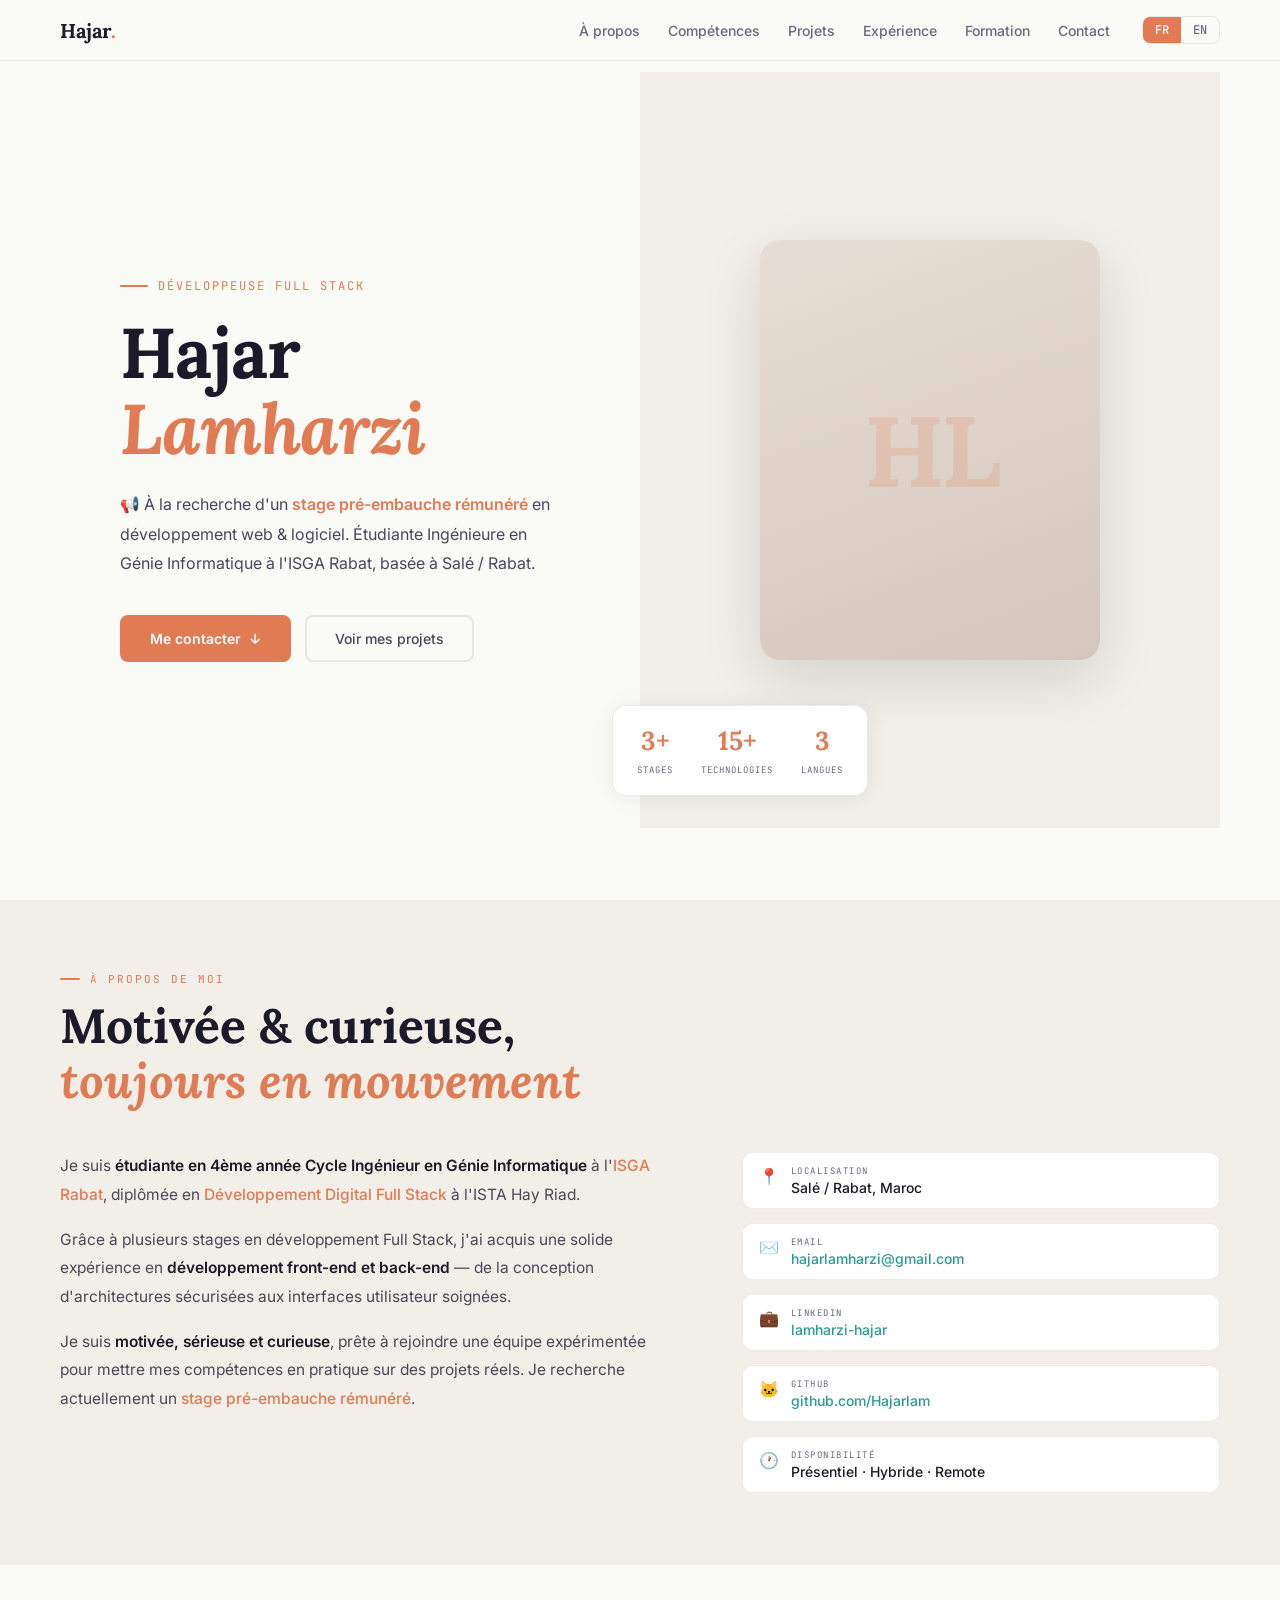
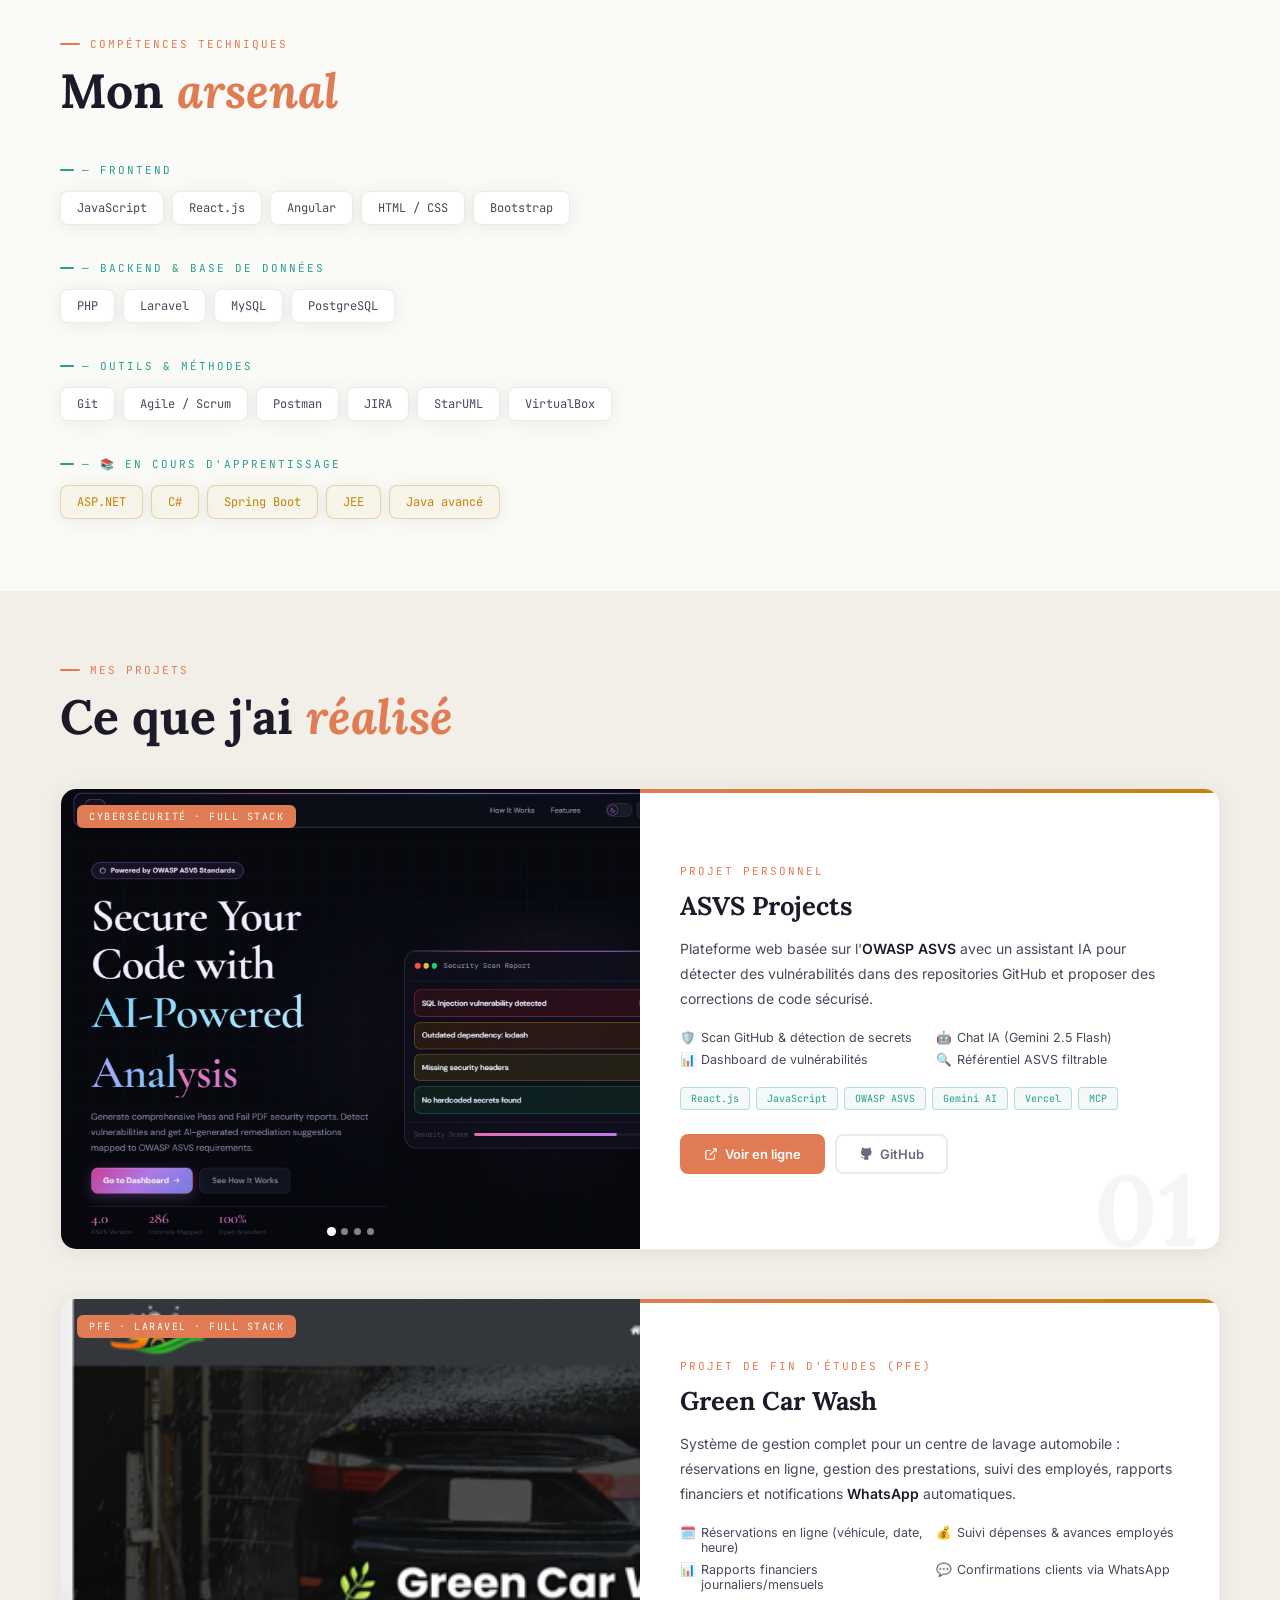
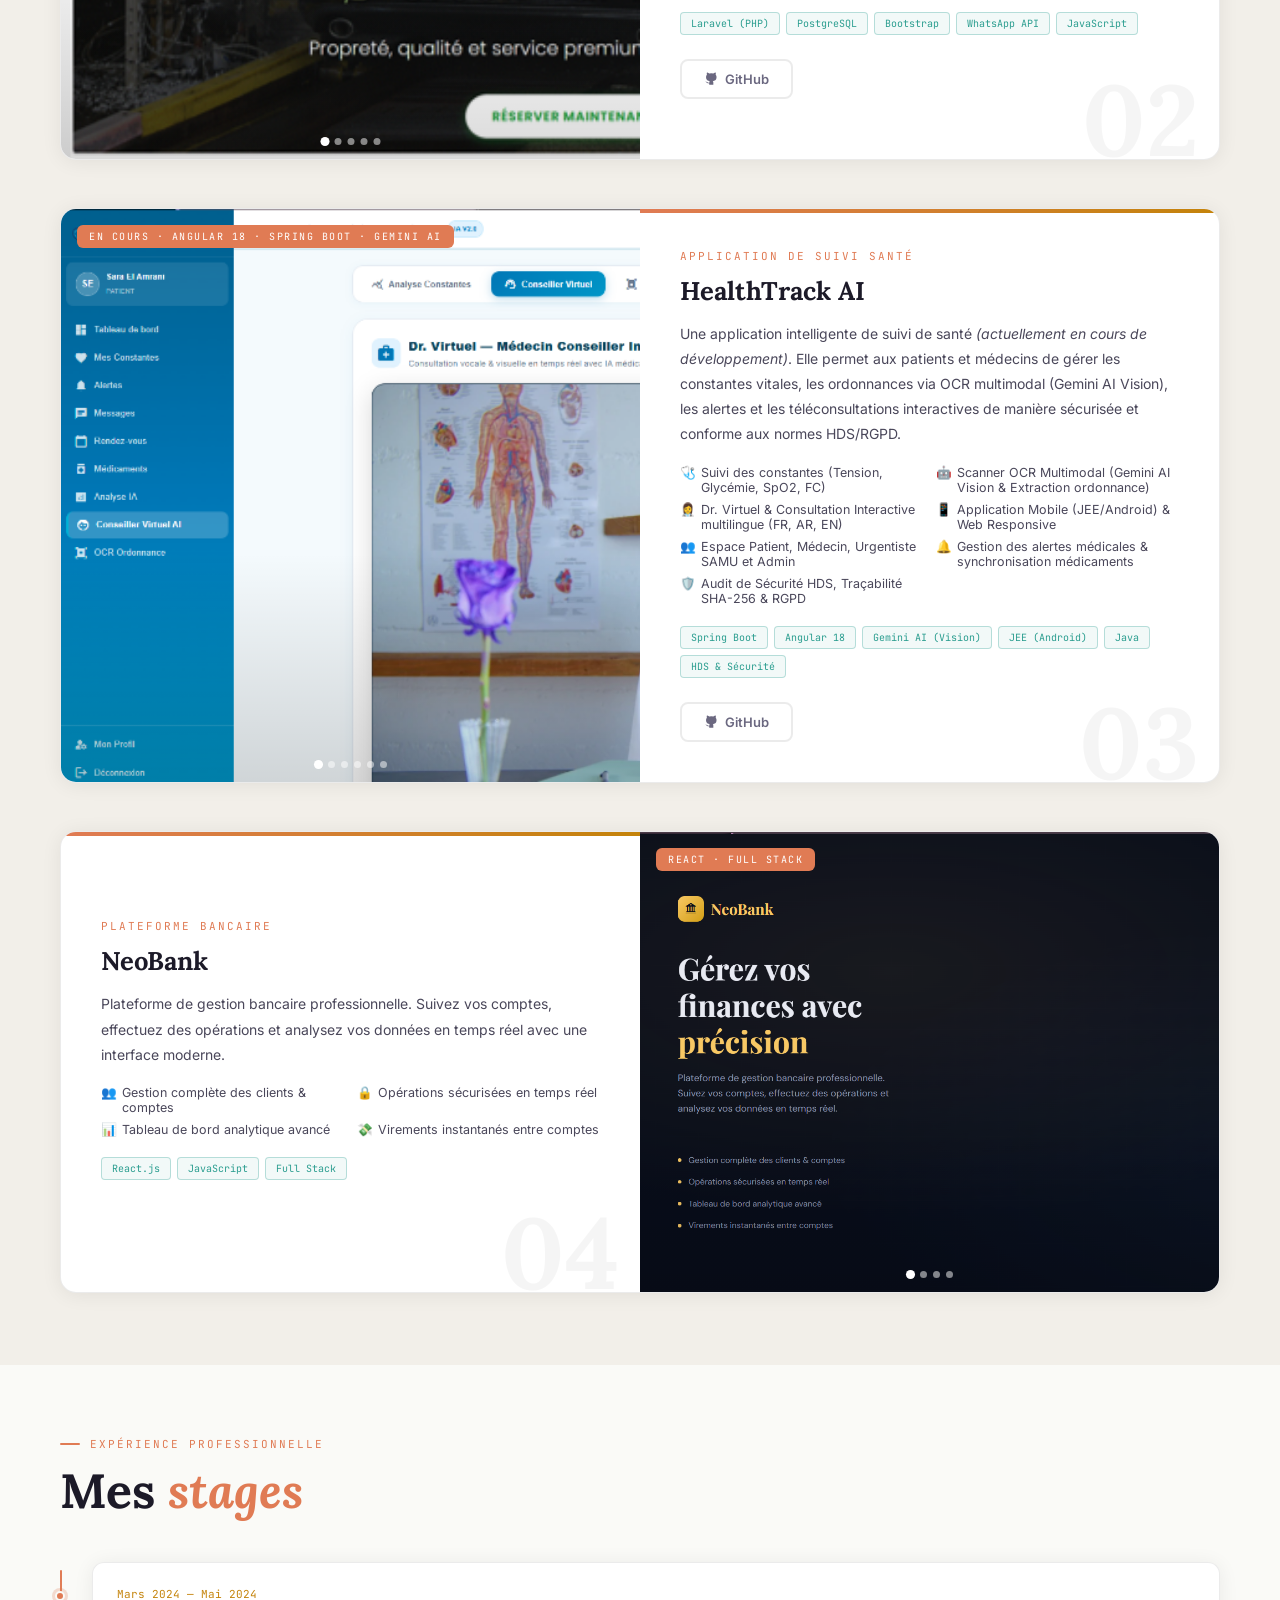
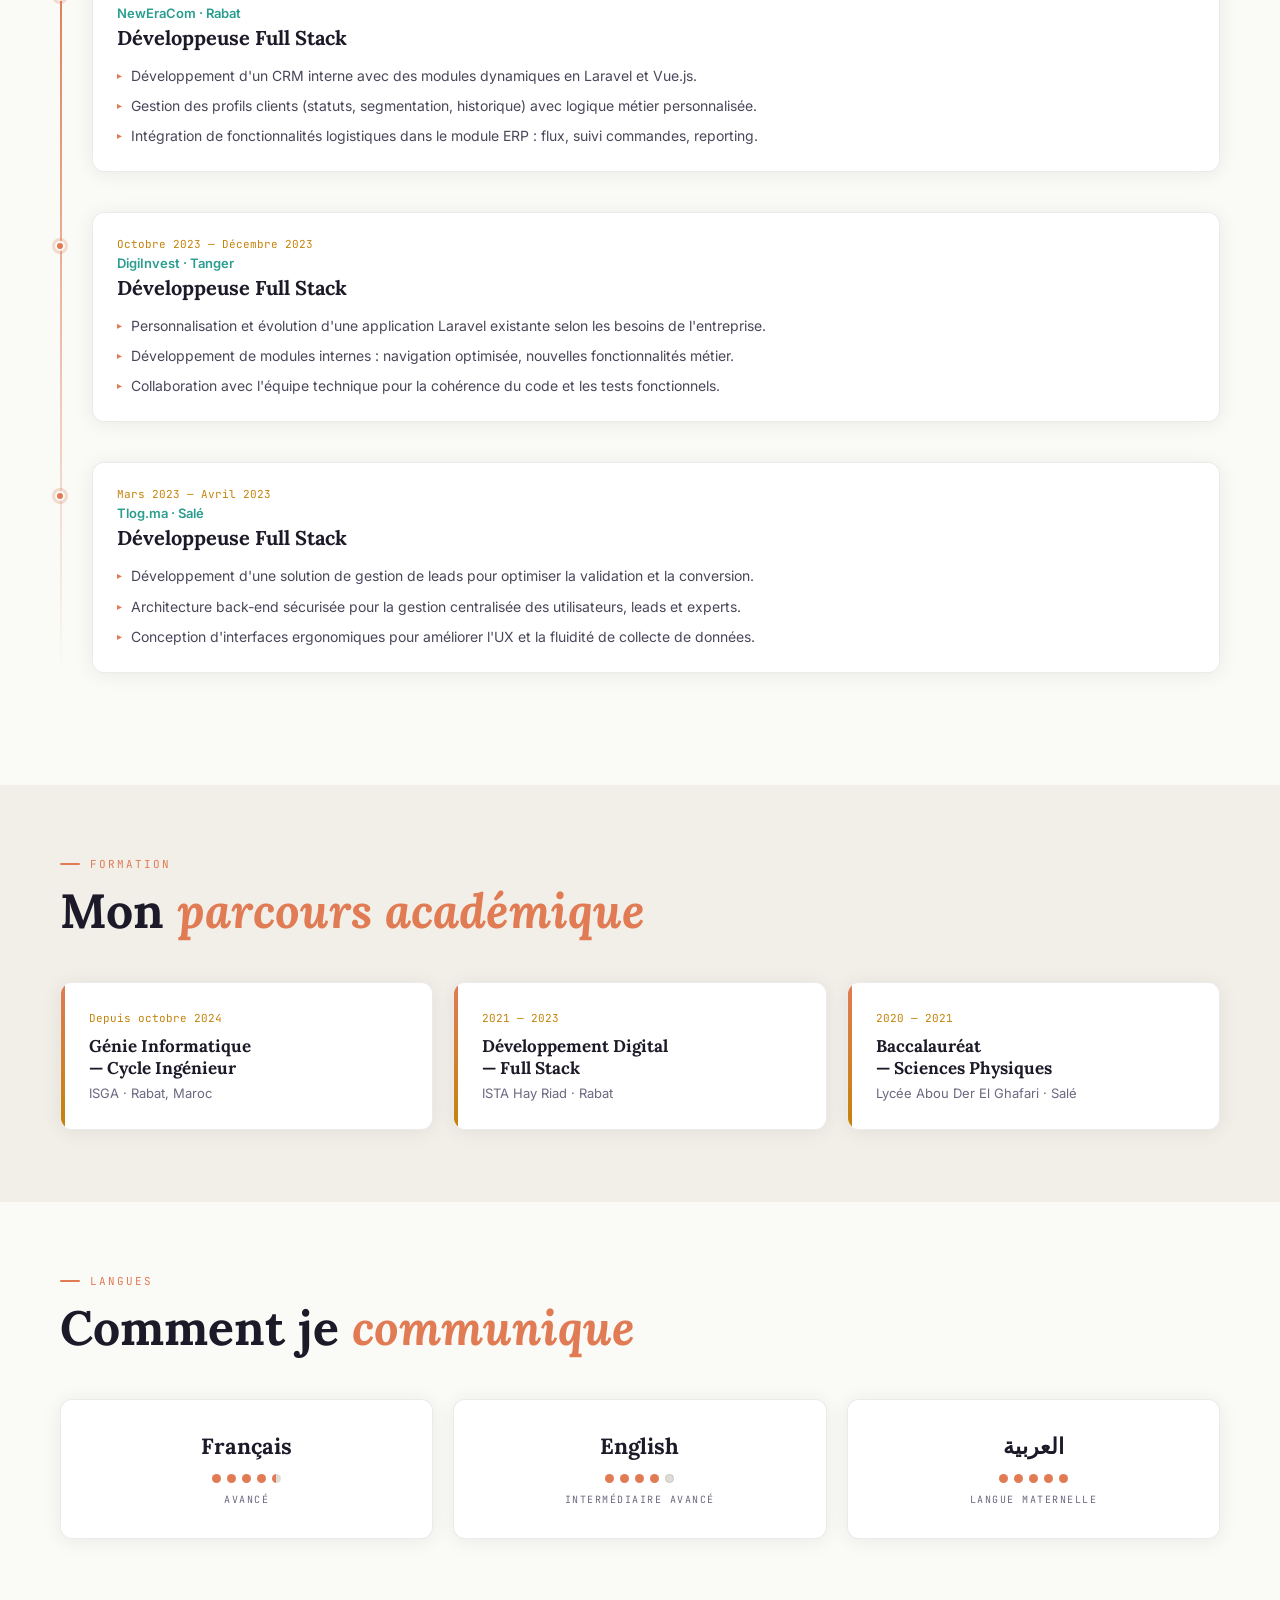
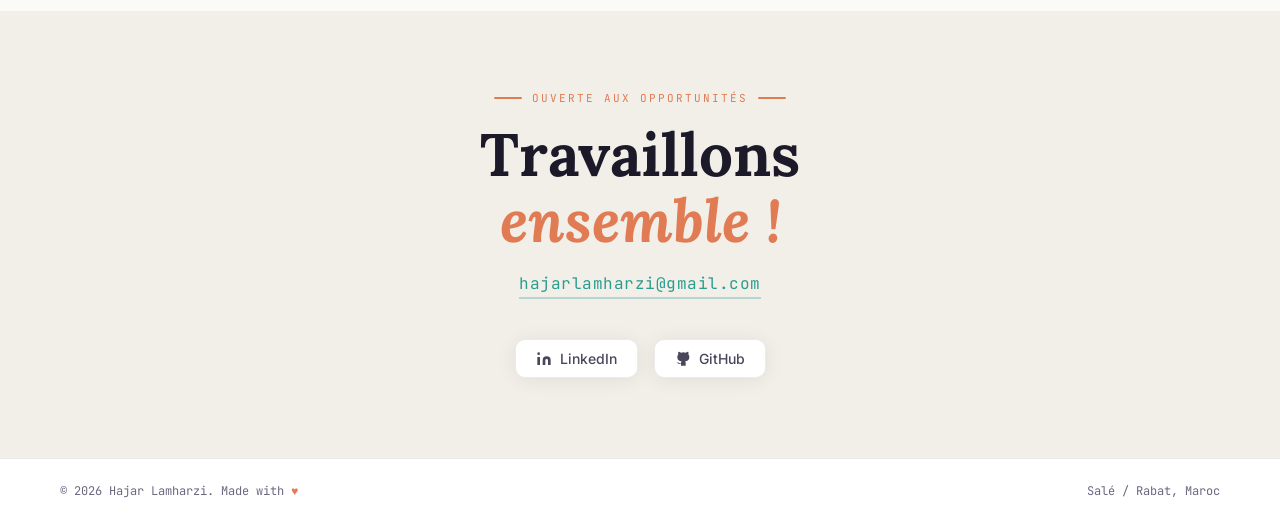
==== commit c798841b: "feat: update HealthTrack AI section with V2 screenshots, multimodal OCR, and Dr. Virtuel features" ====
--- a/hajar-portfolio.html
+++ b/hajar-portfolio.html
@@ -1601,21 +1601,23 @@
         <!-- Slider -->
         <div class="project-img-wrap">
           <div class="project-slider" id="health-slider">
-            <div class="slide active"><img src="healthtrack1.jpg" alt="HealthTrack AI — Connexion" loading="lazy"></div>
-            <div class="slide"><img src="healthtrack2.jpg" alt="HealthTrack AI — Mesure" loading="lazy"></div>
-            <div class="slide"><img src="healthtrack3.jpg" alt="HealthTrack AI — Mesure" loading="lazy"></div>
-            <div class="slide"><img src="healthtrack4.jpg" alt="HealthTrack AI — Mesure" loading="lazy"></div>
-            <div class="slide"><img src="healthtrack5.jpg" alt="HealthTrack AI — Mesure" loading="lazy"></div>
+            <div class="slide active"><img src="healthtrack1.png" alt="HealthTrack AI — Téléconsultation & Dr. Virtuel IA" loading="lazy"></div>
+            <div class="slide"><img src="healthtrack2.png" alt="HealthTrack AI — Scanner OCR Multimodal & Extraction d'Ordonnance" loading="lazy"></div>
+            <div class="slide"><img src="healthtrack3.png" alt="HealthTrack AI — Espace Médecin & Constantes Vitales" loading="lazy"></div>
+            <div class="slide"><img src="healthtrack4.png" alt="HealthTrack AI — Journal d'Audit de Sécurité HDS & SHA-256" loading="lazy"></div>
+            <div class="slide"><img src="healthtrack5.png" alt="HealthTrack AI — Messagerie Médicale Sécurisée Chiffrée" loading="lazy"></div>
+            <div class="slide"><img src="healthtrack6.png" alt="HealthTrack AI — Application Mobile JEE/Android" loading="lazy"></div>
           </div>
           <div class="project-img-overlay"></div>
-          <div class="project-badge" data-fr="En cours · Angular · Spring Boot"
-            data-en="In Progress · Angular · Spring Boot">En cours · Angular · Spring Boot</div>
+          <div class="project-badge" data-fr="En cours · Angular 18 · Spring Boot · Gemini AI"
+            data-en="In Progress · Angular 18 · Spring Boot · Gemini AI">En cours · Angular 18 · Spring Boot · Gemini AI</div>
           <div class="slider-dots" id="health-dots">
             <button class="slider-dot active" data-slide="0" aria-label="1"></button>
             <button class="slider-dot" data-slide="1" aria-label="2"></button>
             <button class="slider-dot" data-slide="2" aria-label="3"></button>
             <button class="slider-dot" data-slide="3" aria-label="4"></button>
             <button class="slider-dot" data-slide="4" aria-label="5"></button>
+            <button class="slider-dot" data-slide="5" aria-label="6"></button>
           </div>
         </div>
 
@@ -1627,36 +1629,46 @@
           <h3 class="project-title">HealthTrack AI</h3>
           <p class="project-desc">
             <span
-              data-fr="Une application intelligente de suivi de santé <em>(actuellement en cours de développement)</em>. Elle permet aux patients et médecins de gérer les constantes vitales, les alertes, et les rendez-vous de manière sécurisée."
-              data-en="An intelligent health tracking application <em>(currently in development)</em>. It allows patients and doctors to manage vital signs, alerts, and appointments securely.">
+              data-fr="Une application intelligente de suivi de santé <em>(actuellement en cours de développement)</em>. Elle permet aux patients et médecins de gérer les constantes vitales, les ordonnances via OCR multimodal (Gemini AI Vision), les alertes et les téléconsultations interactives de manière sécurisée et conforme aux normes HDS/RGPD."
+              data-en="An intelligent health tracking application <em>(currently in development)</em>. It allows patients and doctors to manage vital signs, prescriptions via multimodal OCR (Gemini AI Vision), alerts, and interactive virtual consultations securely in compliance with HDS/GDPR standards.">
               Une application intelligente de suivi de santé <em>(actuellement en cours de développement)</em>. Elle
-              permet aux patients et médecins de gérer les constantes vitales, les alertes, et les rendez-vous de
-              manière sécurisée.
+              permet aux patients et médecins de gérer les constantes vitales, les ordonnances via OCR multimodal (Gemini AI Vision),
+              les alertes et les téléconsultations interactives de manière sécurisée et conforme aux normes HDS/RGPD.
             </span>
           </p>
           <ul class="project-features">
-            <li><span class="feat-icon">🩺</span><span data-fr="Suivi des constantes (Tension, Glycémie, SpO2)"
-                data-en="Vitals tracking (Blood pressure, Blood sugar, SpO2)">Suivi des constantes (Tension, Glycémie,
-                SpO2)</span></li>
-            <li><span class="feat-icon">📱</span><span data-fr="Application Mobile (JEE/Android)"
-                data-en="Mobile App (JEE/Android)">Application Mobile (JEE/Android)</span></li>
-            <li><span class="feat-icon">👥</span><span data-fr="Espace Patient, Médecin et Admin"
-                data-en="Patient, Doctor, and Admin Portals">Espace Patient, Médecin et Admin</span></li>
-            <li><span class="feat-icon">🔔</span><span data-fr="Gestion des alertes et médicaments"
-                data-en="Alerts and medications management">Gestion des alertes et médicaments</span></li>
+            <li><span class="feat-icon">🩺</span><span data-fr="Suivi des constantes (Tension, Glycémie, SpO2, FC)"
+                data-en="Vitals tracking (Blood pressure, Blood sugar, SpO2, Heart rate)">Suivi des constantes (Tension, Glycémie,
+                SpO2, FC)</span></li>
+            <li><span class="feat-icon">🤖</span><span data-fr="Scanner OCR Multimodal (Gemini AI Vision & Extraction ordonnance)"
+                data-en="Multimodal OCR Scanner (Gemini AI Vision & Prescription extraction)">Scanner OCR Multimodal (Gemini AI Vision & Extraction ordonnance)</span></li>
+            <li><span class="feat-icon">👩‍⚕️</span><span data-fr="Dr. Virtuel & Consultation Interactive multilingue (FR, AR, EN)"
+                data-en="Interactive Virtual Doctor & Consultation (FR, AR, EN)">Dr. Virtuel & Consultation Interactive multilingue (FR, AR, EN)</span></li>
+            <li><span class="feat-icon">📱</span><span data-fr="Application Mobile (JEE/Android) & Web Responsive"
+                data-en="Mobile App (JEE/Android) & Fully Responsive Web">Application Mobile (JEE/Android) & Web Responsive</span></li>
+            <li><span class="feat-icon">👥</span><span data-fr="Espace Patient, Médecin, Urgentiste SAMU et Admin"
+                data-en="Patient, Doctor, Emergency (SAMU) and Admin Portals">Espace Patient, Médecin, Urgentiste SAMU et Admin</span></li>
+            <li><span class="feat-icon">🔔</span><span data-fr="Gestion des alertes médicales & synchronisation médicaments"
+                data-en="Medical alerts management & medication synchronization">Gestion des alertes médicales & synchronisation médicaments</span></li>
+            <li><span class="feat-icon">🛡️</span><span data-fr="Audit de Sécurité HDS, Traçabilité SHA-256 & RGPD"
+                data-en="HDS Security Audit, SHA-256 Traceability & GDPR">Audit de Sécurité HDS, Traçabilité SHA-256 & RGPD</span></li>
           </ul>
           <div class="project-tech">
             <span class="tech-tag">Spring Boot</span>
-            <span class="tech-tag">Angular</span>
-            <span class="tech-tag">JEE (Mobile)</span>
+            <span class="tech-tag">Angular 18</span>
+            <span class="tech-tag">Gemini AI (Vision)</span>
+            <span class="tech-tag">JEE (Android)</span>
             <span class="tech-tag">Java</span>
-          </div>
-          <!-- <div class="project-actions">
-            <a href="https://github.com/Hajarlam" target="_blank" class="project-link-btn gh">
-              <svg viewBox="0 0 24 24" fill="currentColor" width="14" height="14"><path d="M9 19c-5 1.5-5-2.5-7-3m14 6v-3.87a3.37 3.37 0 0 0-.94-2.61c3.14-.35 6.44-1.54 6.44-7A5.44 5.44 0 0 0 20 4.77 5.07 5.07 0 0 0 19.91 1S18.73.65 16 2.48a13.38 13.38 0 0 0-7 0C6.27.65 5.09 1 5.09 1A5.07 5.07 0 0 0 5 4.77a5.44 5.44 0 0 0-1.5 3.78c0 5.42 3.3 6.61 6.44 7A3.37 3.37 0 0 0 9 18.13V22"/></svg>
+            <span class="tech-tag">HDS & Sécurité</span>
+          </div>
+          <div class="project-actions">
+            <a href="https://github.com/Hajarlam/healthtrack-ai-security-v2" target="_blank" class="project-link-btn gh">
+              <svg viewBox="0 0 24 24" fill="currentColor" width="14" height="14">
+                <path d="M9 19c-5 1.5-5-2.5-7-3m14 6v-3.87a3.37 3.37 0 0 0-.94-2.61c3.14-.35 6.44-1.54 6.44-7A5.44 5.44 0 0 0 20 4.77 5.07 5.07 0 0 0 19.91 1S18.73.65 16 2.48a13.38 13.38 0 0 0-7 0C6.27.65 5.09 1 5.09 1A5.07 5.07 0 0 0 5 4.77a5.44 5.44 0 0 0-1.5 3.78c0 5.42 3.3 6.61 6.44 7A3.37 3.37 0 0 0 9 18.13V22" />
+              </svg>
               GitHub
             </a>
-          </div> -->
+          </div>
         </div>
 
       </div>
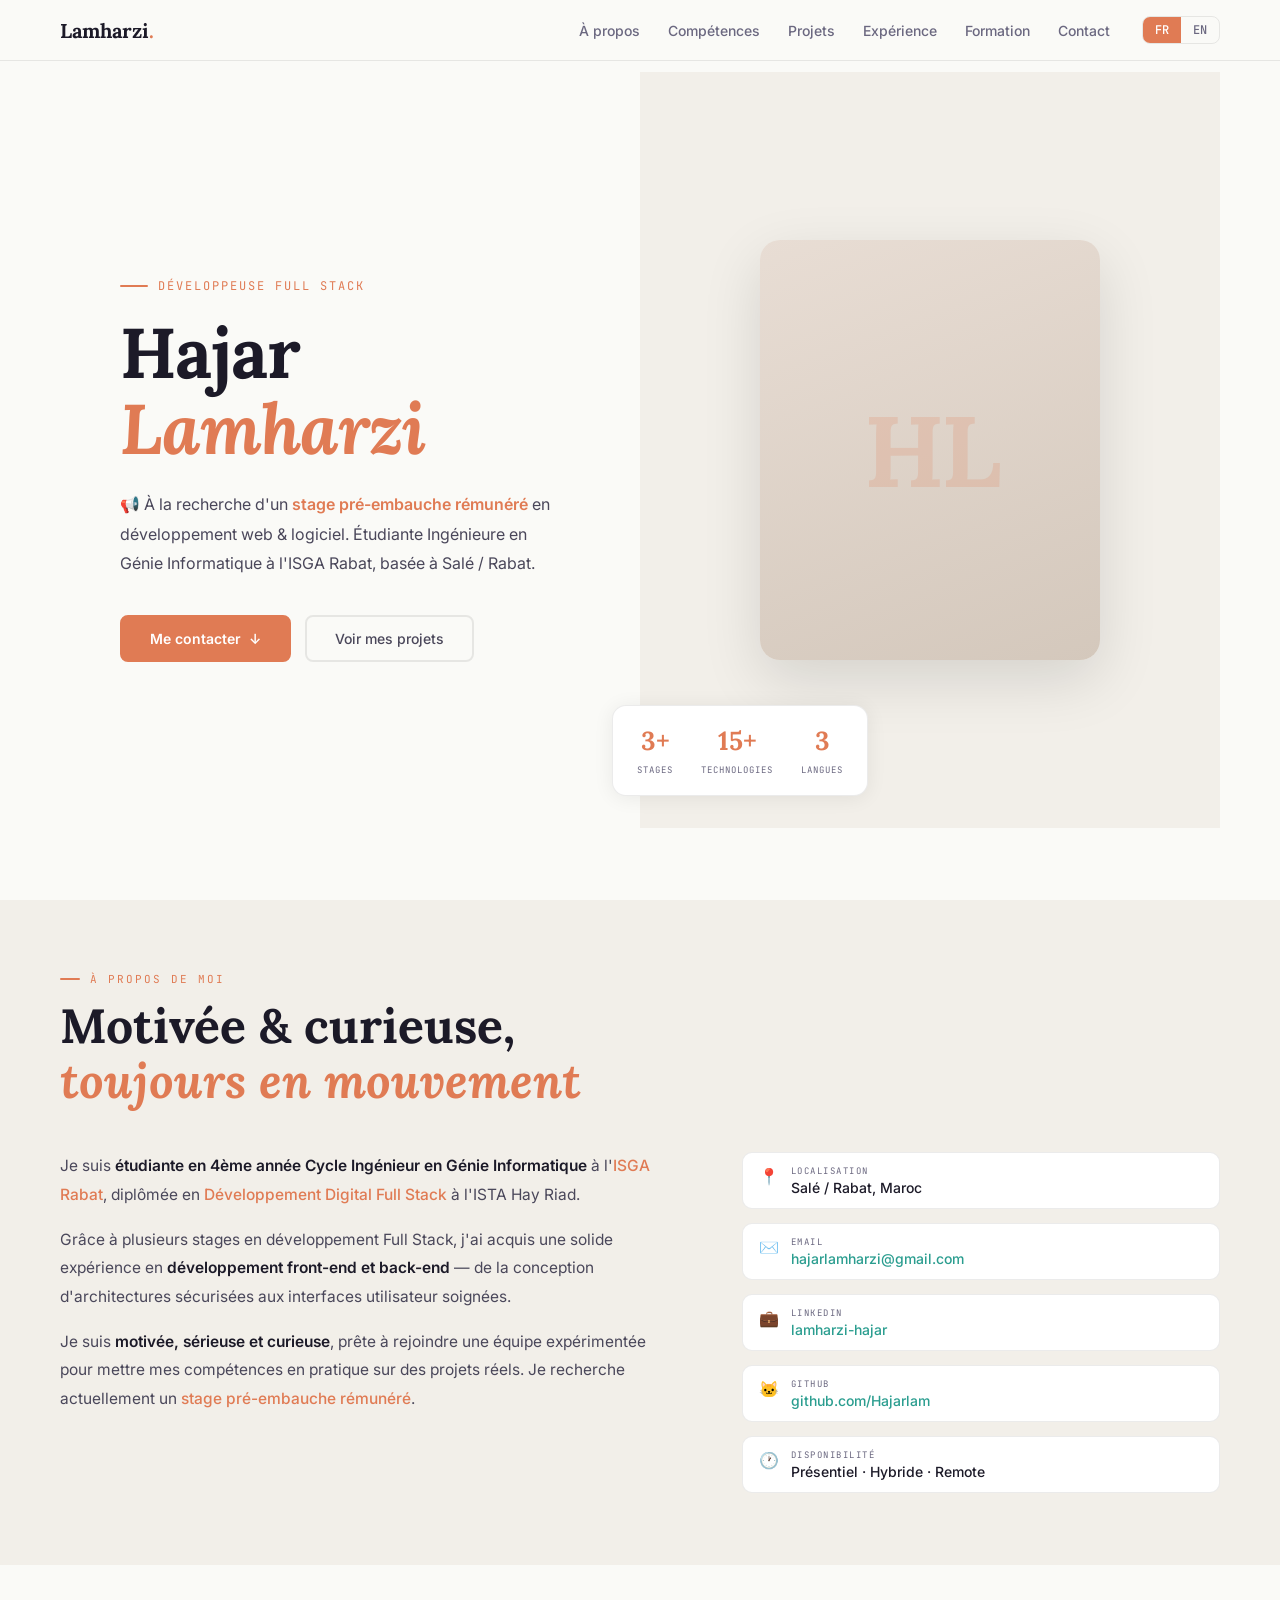
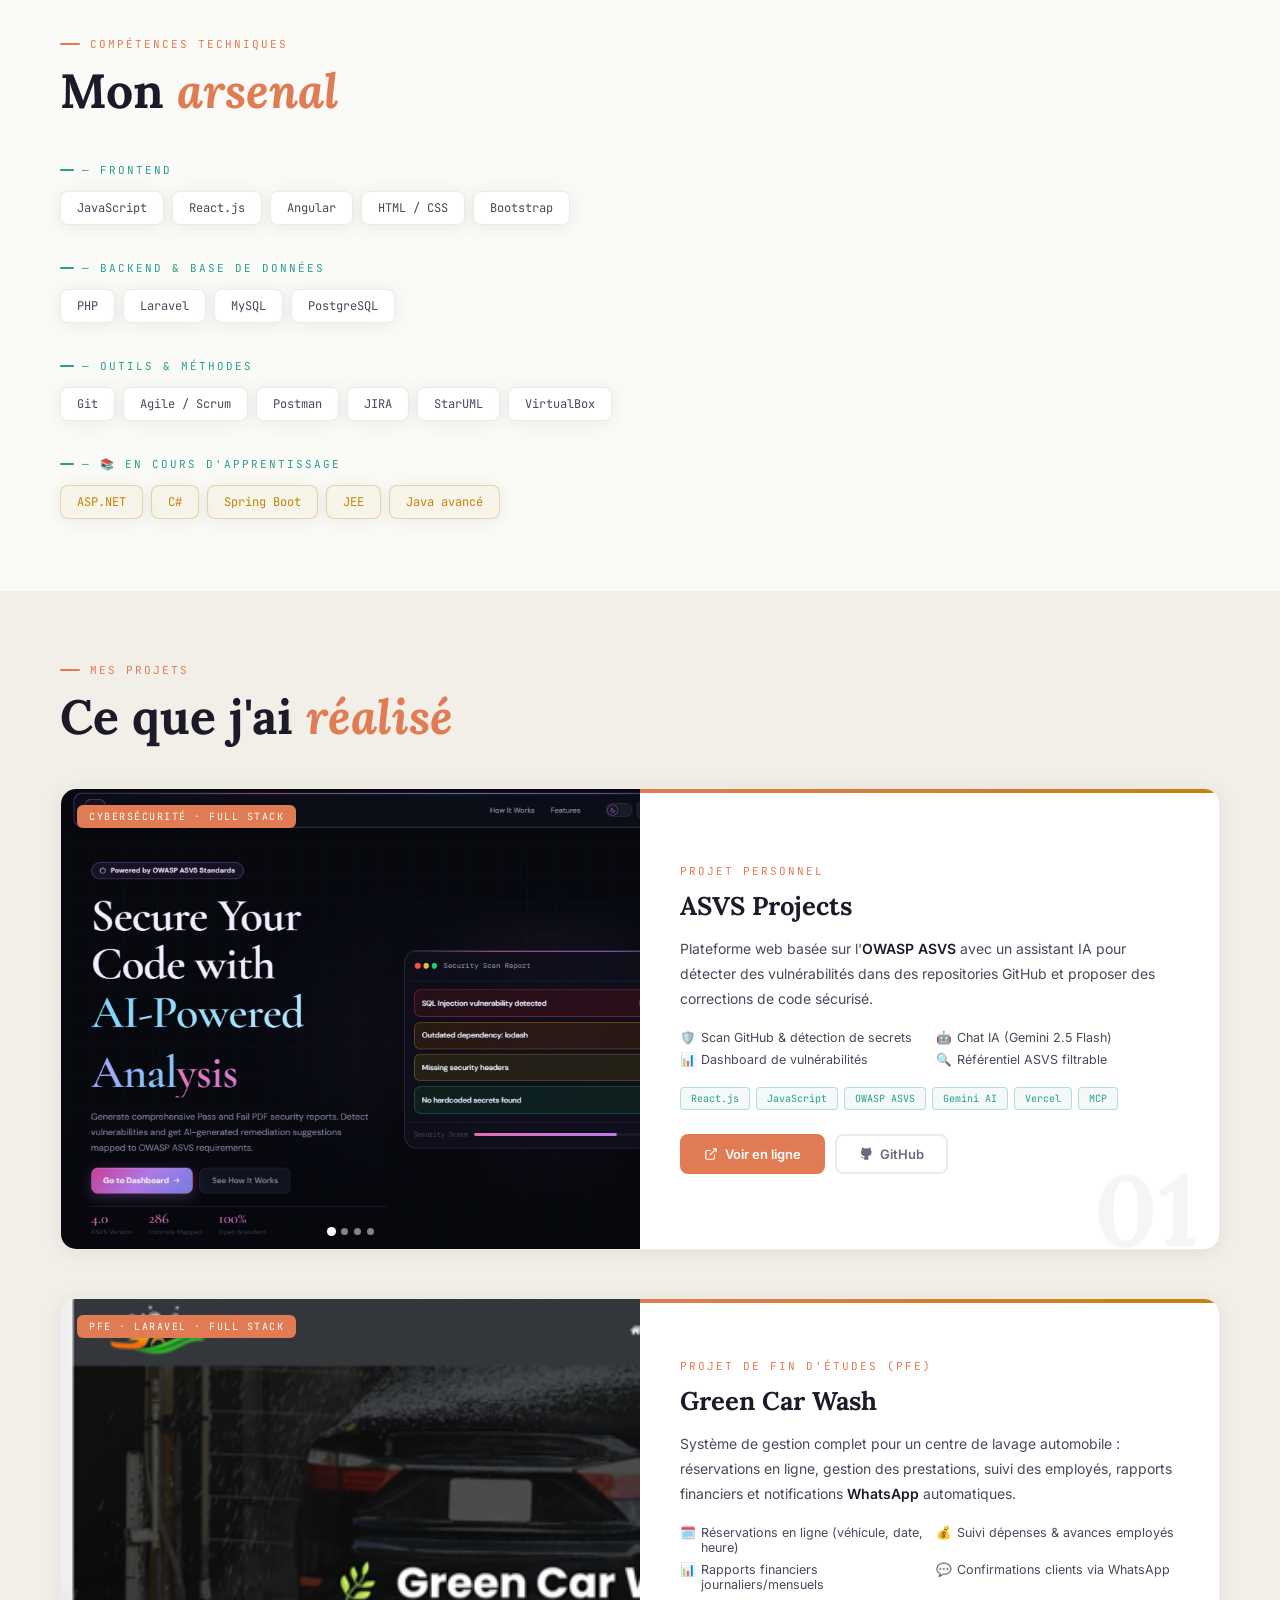
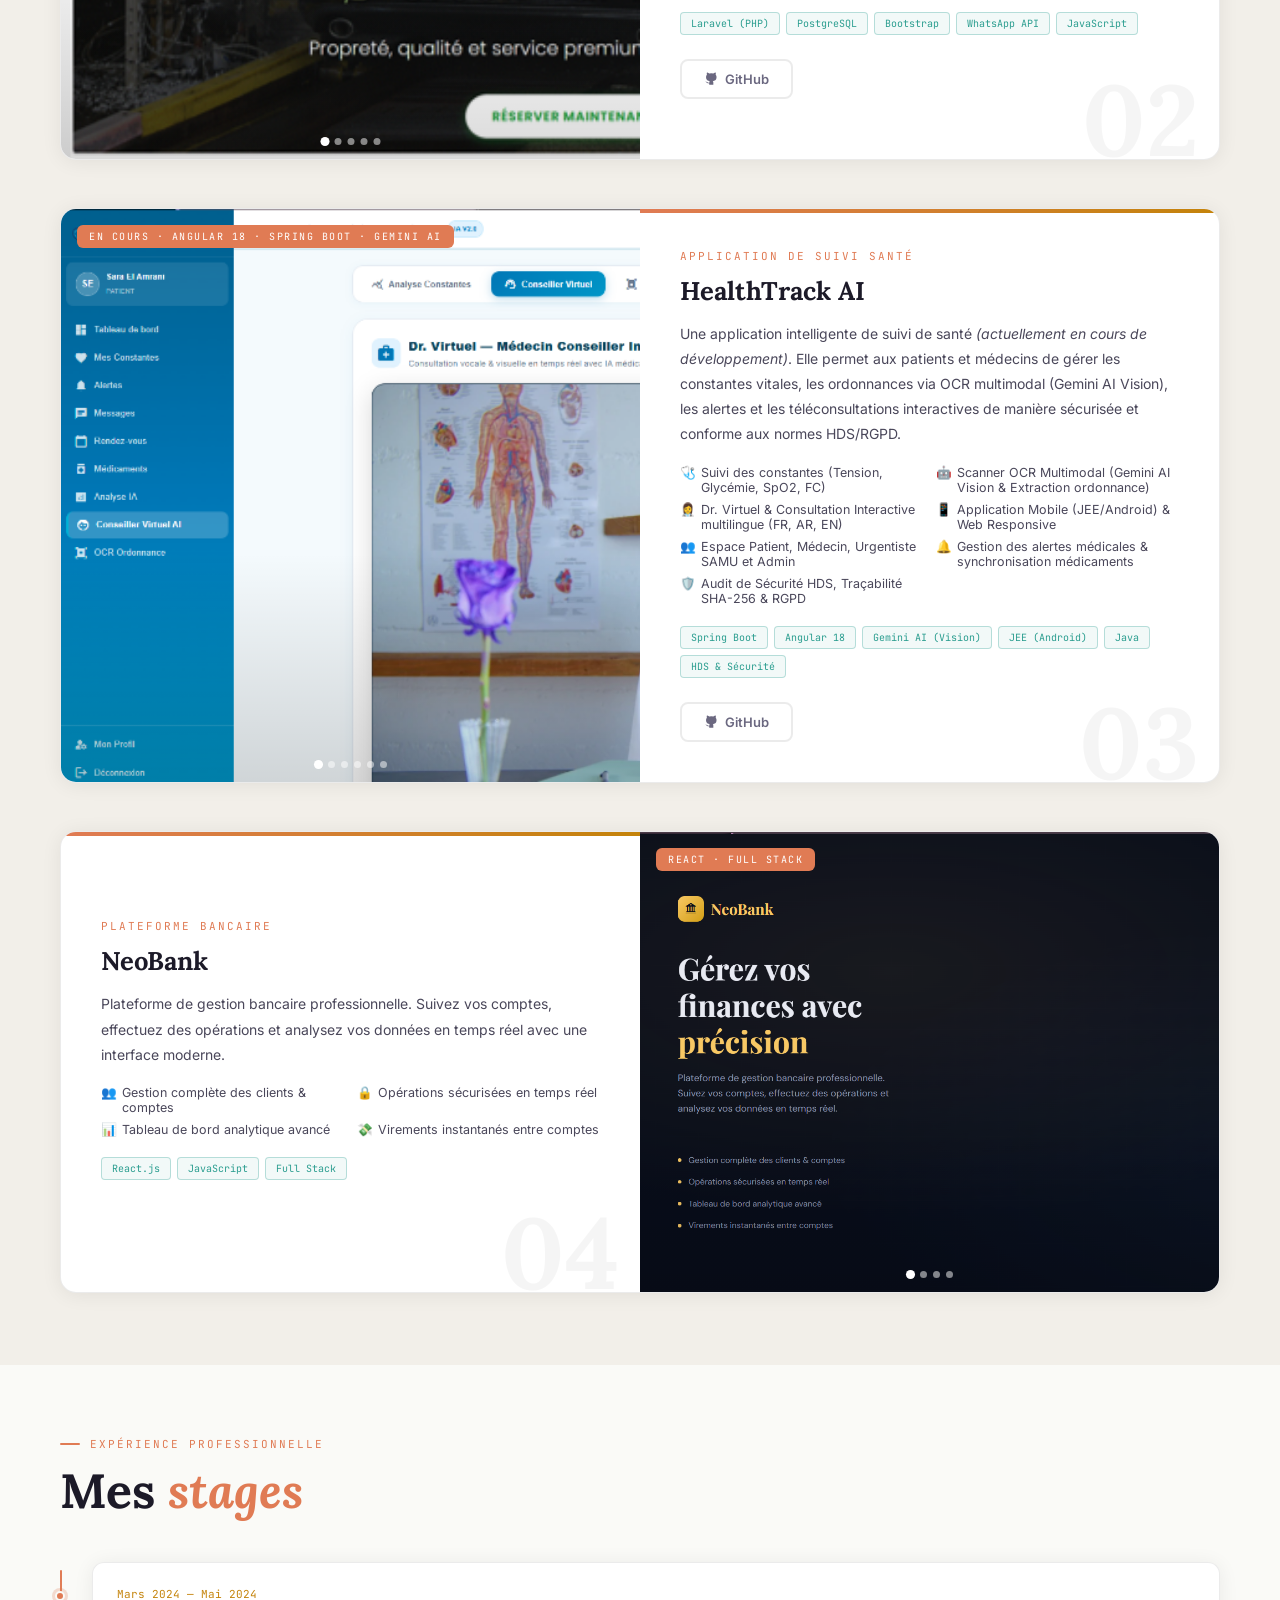
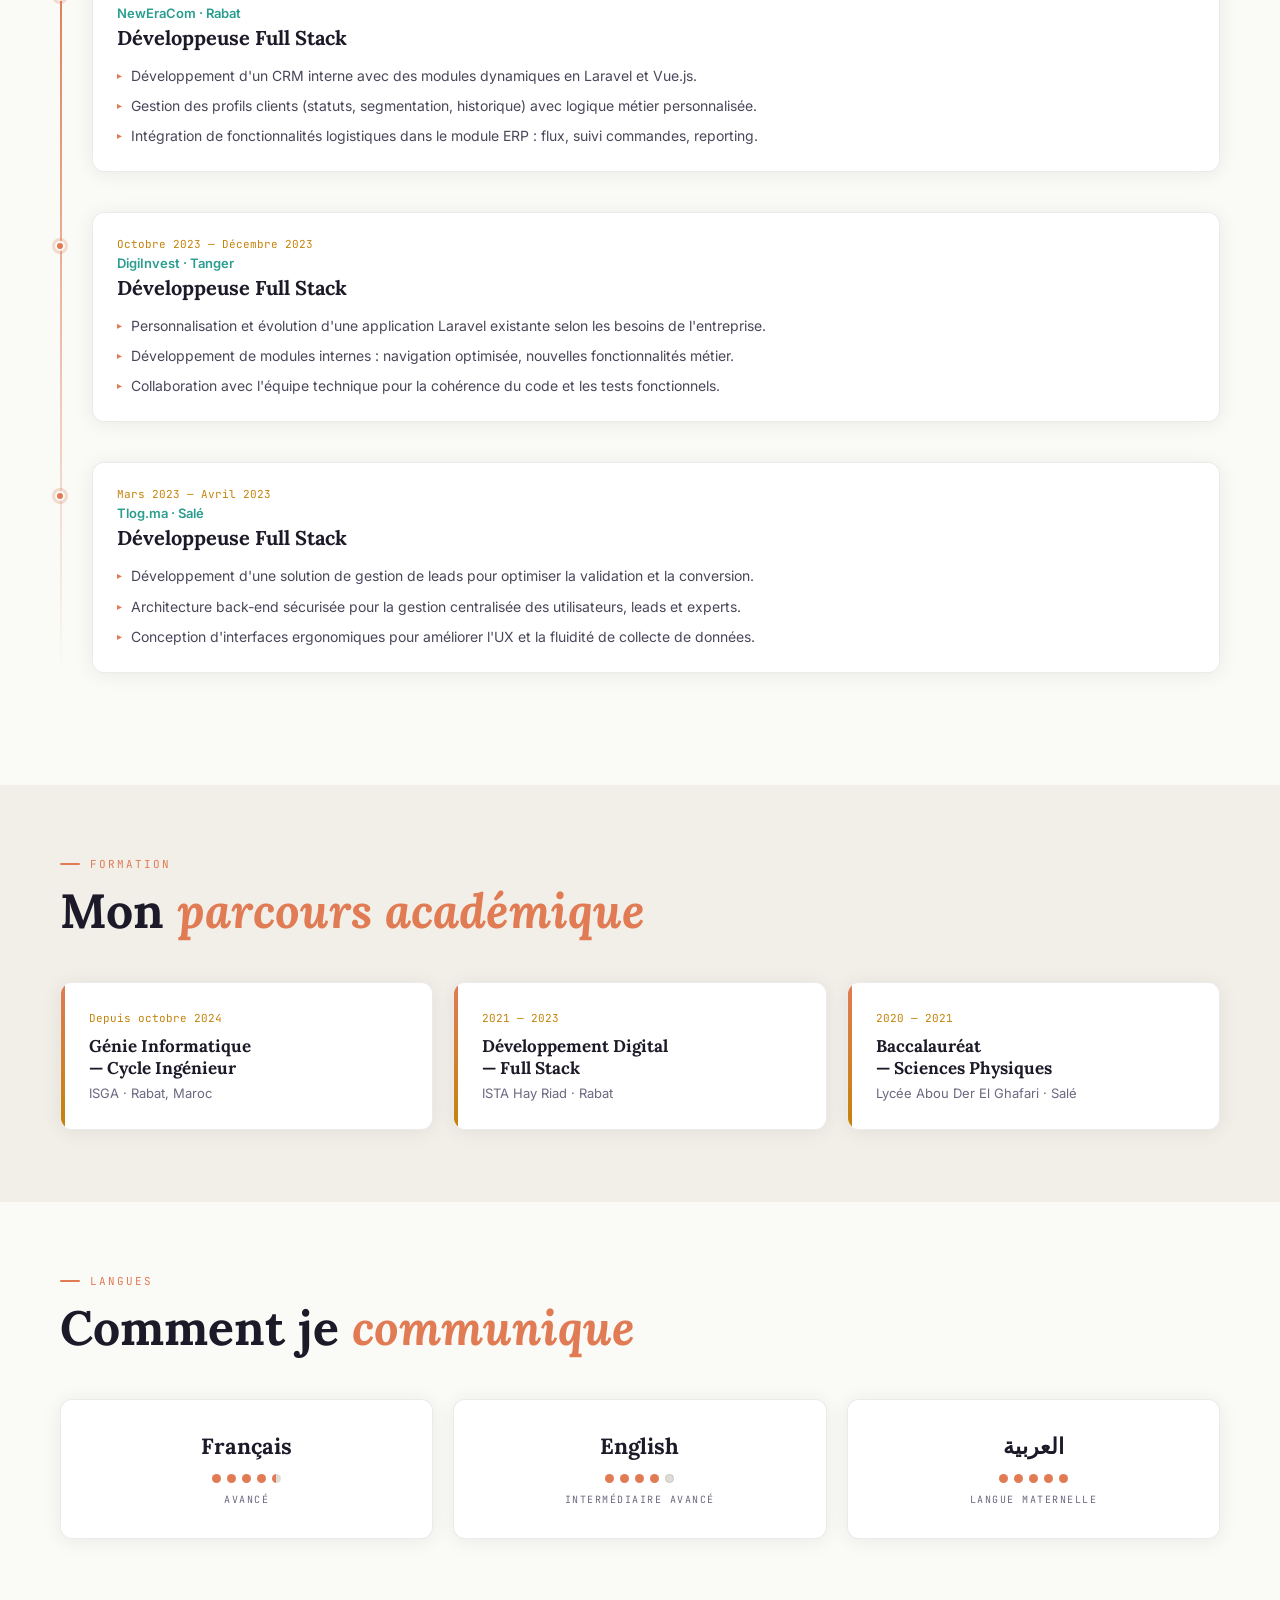
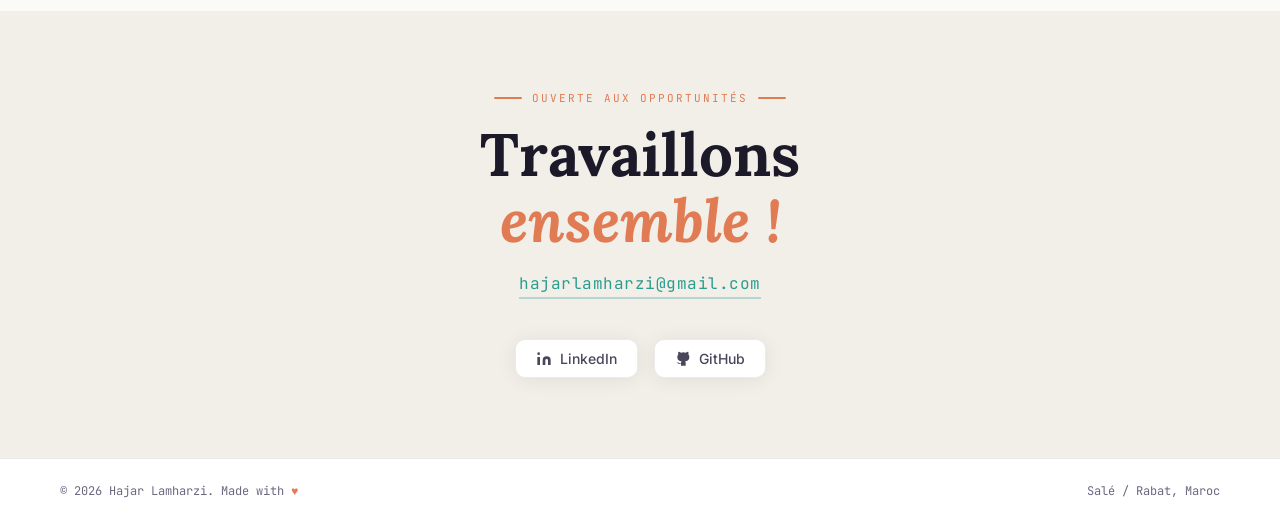
==== commit 6ab68cd9: "fix: update navbar logo to Lamharzi" ====
--- a/hajar-portfolio.html
+++ b/hajar-portfolio.html
@@ -1252,7 +1252,7 @@
 
   <!-- Nav -->
   <nav>
-    <div class="nav-logo">Hajar<span>.</span></div>
+    <div class="nav-logo">Lamharzi<span>.</span></div>
     <div class="nav-right">
       <ul class="nav-links">
         <li><a href="#about" data-fr="À propos" data-en="About">À propos</a></li>
